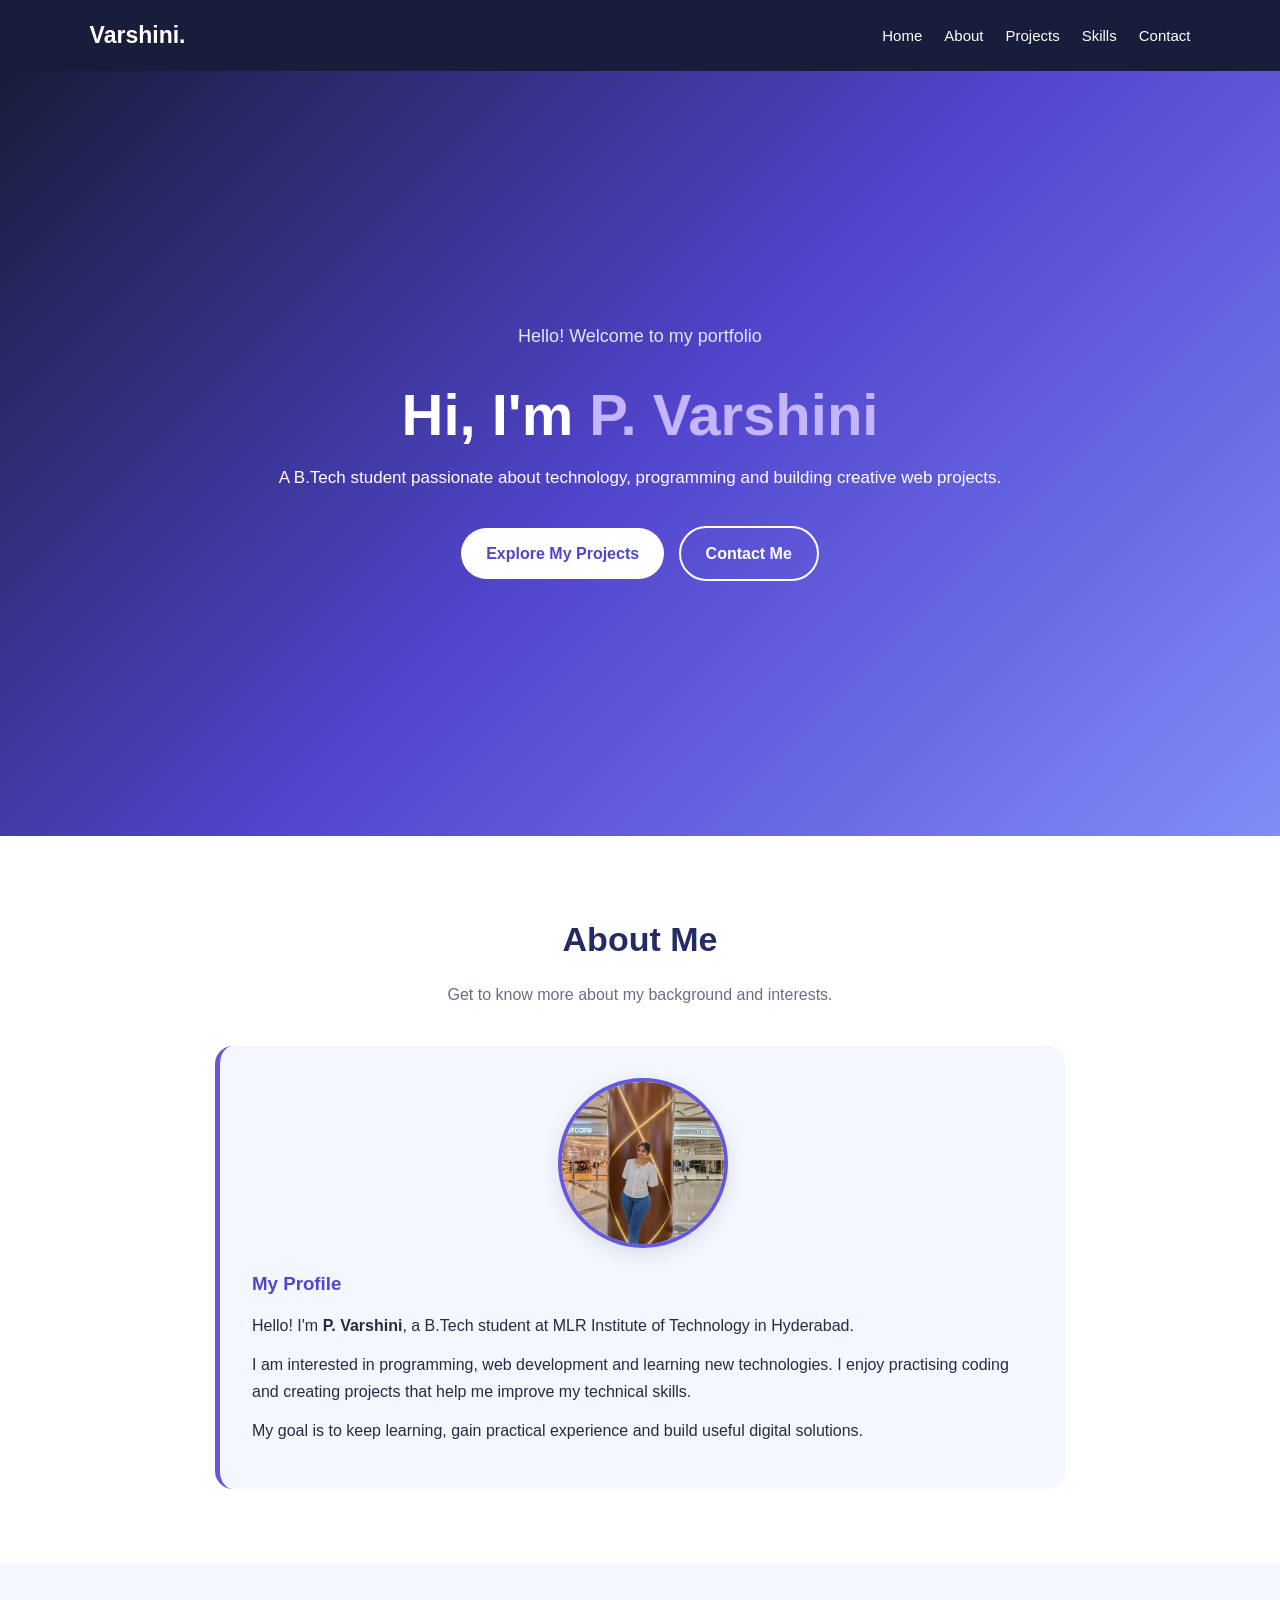
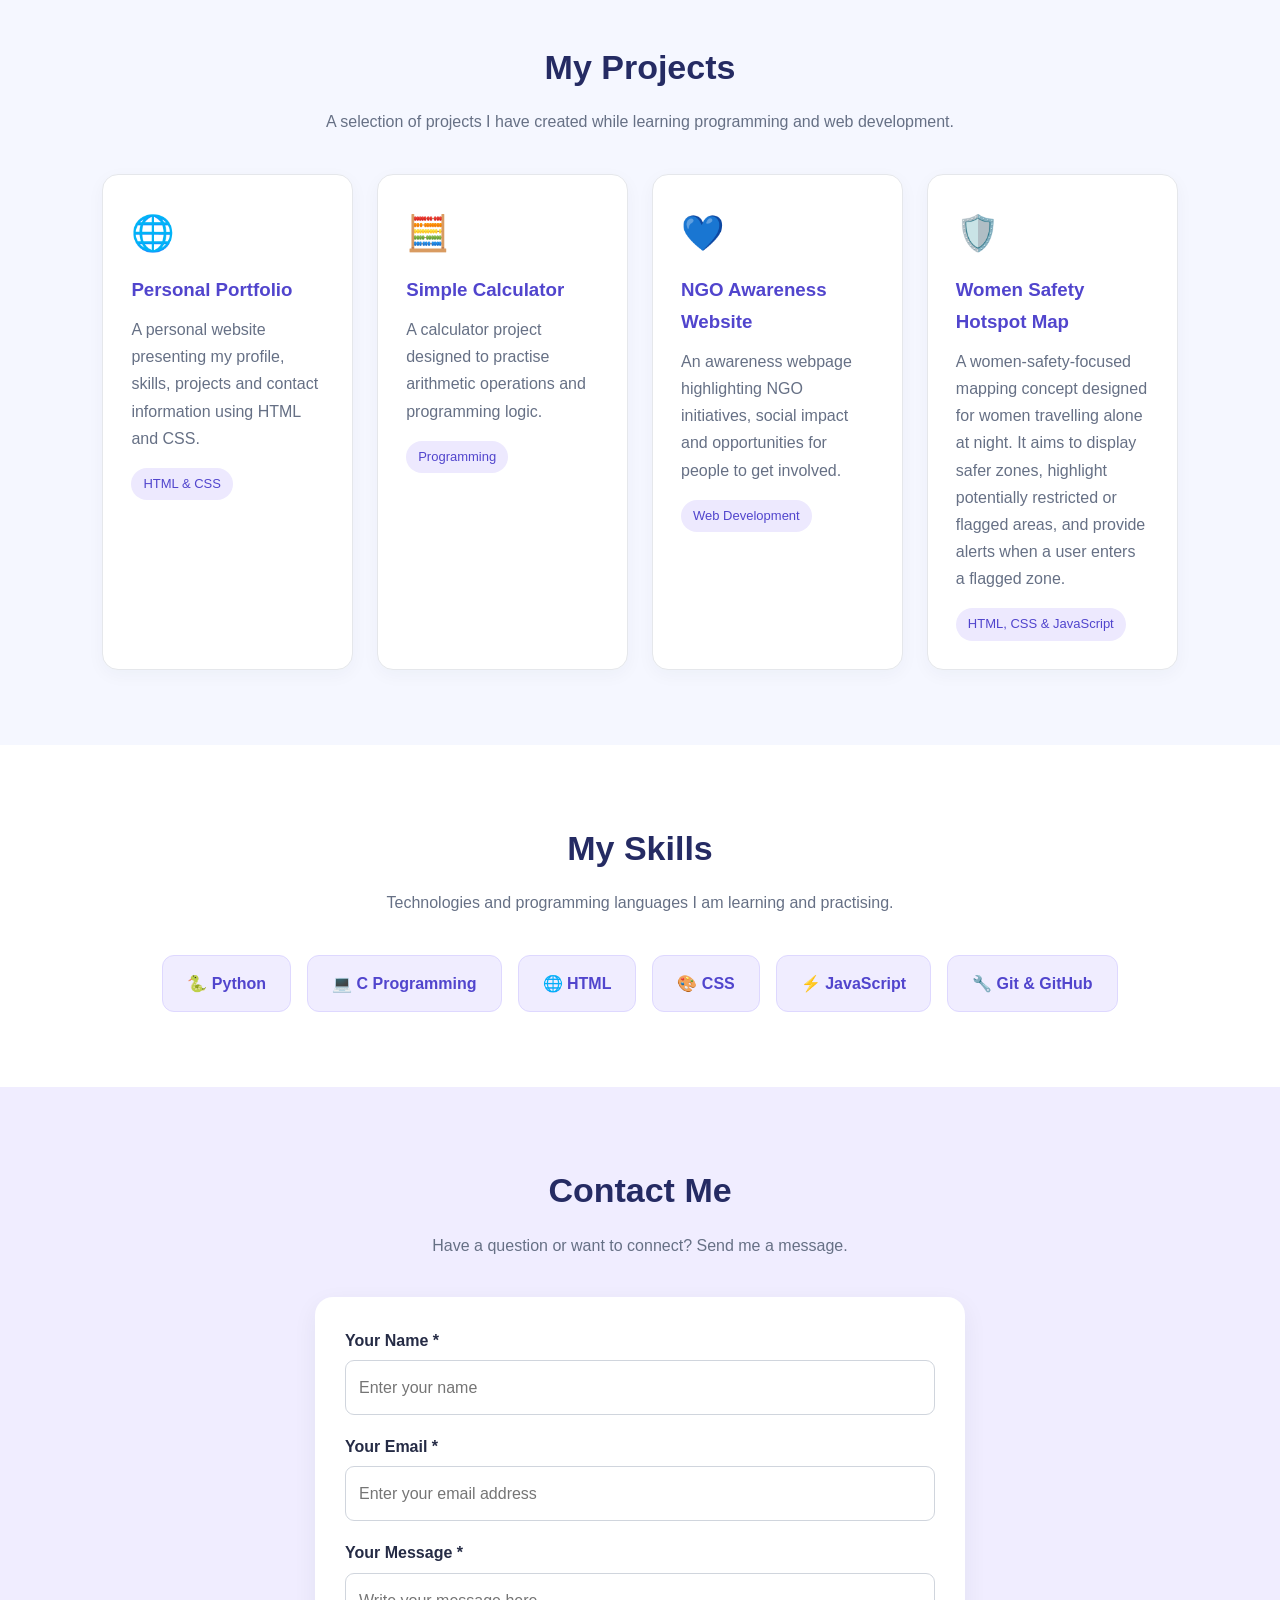
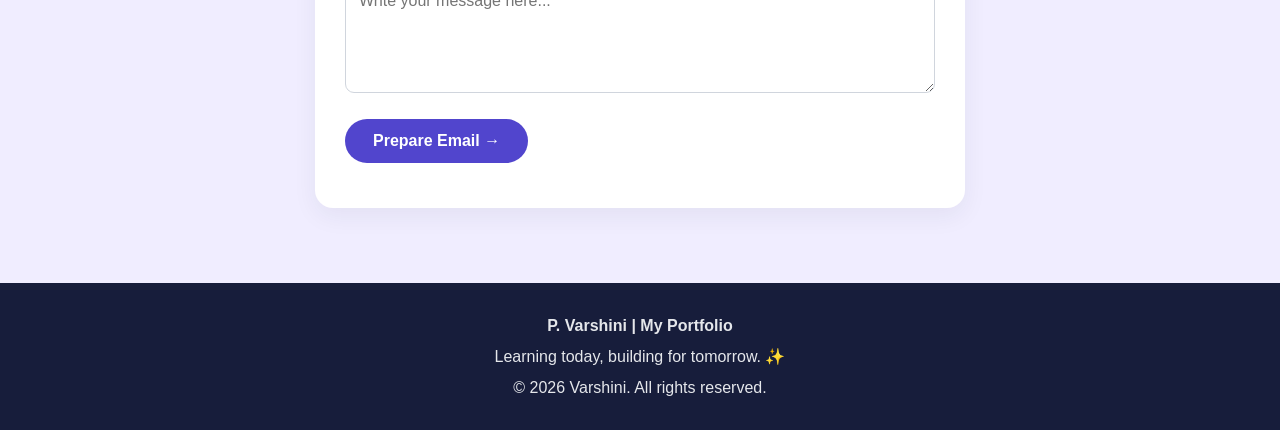
==== index.html @ b3ff22fe "Add initial portfolio website structure Initial commit of the portfolio website including navigation" ====
<!DOCTYPE html>
<html lang="en">
<head>
    <meta charset="UTF-8">
    <meta name="viewport" content="width=device-width, initial-scale=1.0">
    <title>Varshini | My Portfolio</title>

    <style>
        * {
            margin: 0;
            padding: 0;
            box-sizing: border-box;
            scroll-behavior: smooth;
        }

        body {
            font-family: Arial, sans-serif;
            background: #f5f7ff;
            color: #252b45;
            line-height: 1.7;
        }

        /* Navigation */
        nav {
            background: #171d3b;
            padding: 16px 7%;
            display: flex;
            justify-content: space-between;
            align-items: center;
            flex-wrap: wrap;
            gap: 12px;
            position: sticky;
            top: 0;
            z-index: 100;
        }

        .logo {
            color: white;
            font-size: 23px;
            font-weight: bold;
        }

        nav ul {
            list-style: none;
            display: flex;
            flex-wrap: wrap;
            gap: 22px;
        }

        nav a {
            color: #ffffff;
            text-decoration: none;
            font-size: 15px;
            transition: color 0.3s;
        }

        nav a:hover {
            color: #a5b4fc;
        }

        /* Hero section */
        #home {
            min-height: 85vh;
            padding: 80px 8%;
            display: flex;
            align-items: center;
            justify-content: center;
            text-align: center;
            color: white;
            background: linear-gradient(135deg, #171d3b, #5145cd, #818cf8);
        }

        .hero-content {
            max-width: 800px;
        }

        .hero-content .intro {
            color: #dbeafe;
            font-size: 18px;
        }

        .hero-content h1 {
            font-size: clamp(36px, 6vw, 58px);
            line-height: 1.2;
            margin: 15px 0;
        }

        .hero-content h1 span {
            color: #c4b5fd;
        }

        .hero-content p {
            font-size: 17px;
            margin-bottom: 28px;
        }

        .btn {
            display: inline-block;
            padding: 12px 25px;
            border-radius: 30px;
            text-decoration: none;
            font-weight: bold;
            margin: 5px;
            transition: 0.3s;
        }

        .btn-primary {
            background: white;
            color: #5145cd;
        }

        .btn-outline {
            border: 2px solid white;
            color: white;
        }

        .btn:hover {
            transform: translateY(-3px);
            box-shadow: 0 8px 20px #11182735;
        }

        /* Common section styles */
        section.content-section {
            padding: 75px 8%;
            scroll-margin-top: 75px;
        }

        .section-title {
            text-align: center;
            font-size: 34px;
            color: #252b63;
            margin-bottom: 12px;
        }

        .section-description {
            text-align: center;
            color: #667085;
            max-width: 650px;
            margin: 0 auto 38px;
        }

        /* About */
        #about {
            background: white;
        }

        .about-card {
            max-width: 850px;
            margin: auto;
            padding: 32px;
            background: #f5f7ff;
            border-radius: 18px;
            border-left: 5px solid #6558dc;
        }

        .about-card h3 {
            color: #5145cd;
            margin-bottom: 12px;
        }

        .about-card p {
            margin-bottom: 12px;
        }

        /* Projects */
        .project-grid {
            display: grid;
            grid-template-columns: repeat(auto-fit, minmax(230px, 1fr));
            gap: 24px;
        }

        .project-card {
            background: white;
            padding: 28px;
            border-radius: 16px;
            border: 1px solid #e5e7eb;
            box-shadow: 0 5px 18px #252b450a;
            transition: transform 0.3s, box-shadow 0.3s;
        }

        .project-card:hover {
            transform: translateY(-6px);
            box-shadow: 0 12px 28px #252b4518;
        }

        .project-icon {
            font-size: 35px;
            margin-bottom: 12px;
        }

        .project-card h3 {
            color: #5145cd;
            margin-bottom: 10px;
        }

        .project-card p {
            color: #667085;
        }

        .project-tag {
            display: inline-block;
            margin-top: 16px;
            padding: 5px 12px;
            border-radius: 20px;
            background: #ede9fe;
            color: #5145cd;
            font-size: 13px;
        }

        /* Skills */
        #skills {
            background: white;
        }

        .skills-container {
            display: flex;
            flex-wrap: wrap;
            justify-content: center;
            gap: 16px;
        }

        .skill {
            padding: 14px 24px;
            border-radius: 12px;
            background: #f0edff;
            color: #5145cd;
            font-weight: bold;
            border: 1px solid #ded8ff;
        }

        /* Contact */
        #contact {
            background: #f0edff;
        }

        .contact-box {
            max-width: 650px;
            margin: auto;
            padding: 30px;
            background: white;
            border-radius: 18px;
            box-shadow: 0 8px 25px #252b4510;
        }

        .form-group {
            margin-bottom: 18px;
        }

        .form-group label {
            display: block;
            font-weight: bold;
            margin-bottom: 6px;
        }

        .form-group input,
        .form-group textarea {
            width: 100%;
            padding: 13px;
            border: 1px solid #d0d5dd;
            border-radius: 9px;
            font: inherit;
            text-align: left;
        }

        .form-group input:focus,
        .form-group textarea:focus {
            outline: 2px solid #a5b4fc;
            border-color: #6558dc;
        }

        .form-group textarea {
            resize: vertical;
            min-height: 120px;
        }

        .submit-btn {
            border: none;
            background: #5145cd;
            color: white;
            padding: 13px 28px;
            border-radius: 25px;
            font-size: 16px;
            font-weight: bold;
            cursor: pointer;
        }

        .submit-btn:hover {
            background: #3730a3;
        }

        #form-message {
            margin-top: 15px;
            color: #3730a3;
            overflow-wrap: anywhere;
        }

        /* Footer */
        footer {
            background: #171d3b;
            color: #e5e7eb;
            text-align: center;
            padding: 25px 15px;
        }

        footer p {
            margin: 4px 0;
        }
        
/* About section profile photo */
        .profile-photo {
            display: block;
            width: 170px;
            height: 170px;
            object-fit: cover;
            border-radius: 50%;
            border: 4px solid #6558dc;
            margin: 0 auto 20px;
            box-shadow: 0 6px 18px #252b4520;
        }

        /* Mobile */
        @media (max-width: 600px) {
            nav {
                justify-content: center;
            }

            nav ul {
                justify-content: center;
                gap: 12px;
            }

            nav a {
                font-size: 13px;
            }

            #home {
                min-height: 75vh;
                padding: 55px 6%;
            }

            section.content-section {
                padding: 55px 6%;
            }

            .section-title {
                font-size: 28px;
            }

            .about-card,
            .contact-box {
                padding: 22px;
            }
        }
    </style>
</head>

<body>

    <!-- Navigation -->
    <nav>
        <div class="logo">Varshini.</div>

        <ul>
            <li><a href="#home">Home</a></li>
            <li><a href="#about">About</a></li>
            <li><a href="#projects">Projects</a></li>
            <li><a href="#skills">Skills</a></li>
            <li><a href="#contact">Contact</a></li>
        </ul>
    </nav>

    <!-- Home -->
    <header id="home">
        <div class="hero-content">
            <p class="intro">Hello! Welcome to my portfolio</p>

            <h1>Hi, I'm <span>P. Varshini</span></h1>

            <p>
                A B.Tech student passionate about technology,
                programming and building creative web projects.
            </p>

            <a href="#projects" class="btn btn-primary">
                Explore My Projects
            </a>

            <a href="#contact" class="btn btn-outline">
                Contact Me
            </a>
        </div>
    </header>

    <main>

        <!-- About -->
        <section id="about" class="content-section">
            <h2 class="section-title">About Me</h2>

            <p class="section-description">
                Get to know more about my background and interests.
            </p>

            
        <div class="about-card">
            <img
                src="Me.jpg"
                alt="Profile photo of Varshini"
                class="profile-photo"
            >

            <h3>My Profile</h3>


                <p>
                    Hello! I'm <strong>P. Varshini</strong>, a B.Tech
                    student at MLR Institute of Technology in Hyderabad.
                </p>

                <p>
                    I am interested in programming, web development
                    and learning new technologies. I enjoy practising
                    coding and creating projects that help me improve
                    my technical skills.
                </p>

                <p>
                    My goal is to keep learning, gain practical
                    experience and build useful digital solutions.
                </p>
            </div>
        </section>

        <!-- Projects -->
        <section id="projects" class="content-section">
            <h2 class="section-title">My Projects</h2>

            <p class="section-description">
                A selection of projects I have created while learning
                programming and web development.
            </p>

            <div class="project-grid">

                <article class="project-card">
                    <div class="project-icon">🌐</div>
                    <h3>Personal Portfolio</h3>

                    <p>
                        A personal website presenting my profile,
                        skills, projects and contact information
                        using HTML and CSS.
                    </p>

                    <span class="project-tag">HTML & CSS</span>
                </article>

                <article class="project-card">
                    <div class="project-icon">🧮</div>
                    <h3>Simple Calculator</h3>

                    <p>
                        A calculator project designed to practise
                        arithmetic operations and programming logic.
                    </p>

                    <span class="project-tag">Programming</span>
                </article>

                <article class="project-card">
                    <div class="project-icon">💙</div>
                    <h3>NGO Awareness Website</h3>

                    <p>
                        An awareness webpage highlighting NGO
                        initiatives, social impact and opportunities
                        for people to get involved.
                    </p>

                    <span class="project-tag">Web Development</span>
                </article>
                
            <article class="project-card">
                <div class="project-icon">🛡️</div>

                <h3>Women Safety Hotspot Map</h3>

                <p>
                    A women-safety-focused mapping concept designed
                    for women travelling alone at night. It aims to
                    display safer zones, highlight potentially
                    restricted or flagged areas, and provide alerts
                    when a user enters a flagged zone.
                </p>

                <span class="project-tag">HTML, CSS & JavaScript</span>
            </article>


            </div>
        </section>

        <!-- Skills -->
        <section id="skills" class="content-section">
            <h2 class="section-title">My Skills</h2>

            <p class="section-description">
                Technologies and programming languages I am
                learning and practising.
            </p>

            <div class="skills-container">
                <div class="skill">🐍 Python</div>
                <div class="skill">💻 C Programming</div>
                <div class="skill">🌐 HTML</div>
                <div class="skill">🎨 CSS</div>
                <div class="skill">⚡ JavaScript</div>
                <div class="skill">🔧 Git & GitHub</div>
            </div>
        </section>

        <!-- Contact -->
        <section id="contact" class="content-section">
            <h2 class="section-title">Contact Me</h2>

            <p class="section-description">
                Have a question or want to connect? Send me a message.
            </p>

            <div class="contact-box">
                <form id="contact-form">
                    <div class="form-group">
                        <label for="name">Your Name *</label>
                        <input
                            type="text"
                            id="name"
                            name="name"
                            placeholder="Enter your name"
                            required
                        >
                    </div>

                    <div class="form-group">
                        <label for="email">Your Email *</label>
                        <input
                            type="email"
                            id="email"
                            name="email"
                            placeholder="Enter your email address"
                            required
                        >
                    </div>

                    <div class="form-group">
                        <label for="message">Your Message *</label>
                        <textarea
                            id="message"
                            name="message"
                            placeholder="Write your message here..."
                            maxlength="500"
                            required
                        ></textarea>
                    </div>

                    <button type="submit" class="submit-btn">
                        Prepare Email →
                    </button>

                    <p id="form-message" role="status"></p>
                </form>
            </div>
        </section>

    </main>

    <!-- Footer -->
    <footer>
        <p><strong>P. Varshini | My Portfolio</strong></p>
        <p>Learning today, building for tomorrow. ✨</p>
        <p>© <span id="year"></span> Varshini. All rights reserved.</p>
    </footer>

    <script>
        // Display the current year automatically
        document.getElementById("year").textContent =
            new Date().getFullYear();

        // Prepare a message in the visitor's default email application
        document.getElementById("contact-form").addEventListener(
            "submit",
            function (event) {
                event.preventDefault();

                const name = document.getElementById("name").value.trim();
                const email = document.getElementById("email").value.trim();
                const message = document.getElementById("message").value.trim();
                const status = document.getElementById("form-message");

                if (!name || !email || !message) {
                    status.textContent = "Please complete all required fields.";
                    return;
                }

                const subject = encodeURIComponent(
                    "Portfolio enquiry from " + name
                );

                const body = encodeURIComponent(
                    "Name: " + name + "\n" +
                    "Email: " + email + "\n\n" +
                    "Message:\n" + message
                );

                status.textContent =
                    "Your email application will open. Review and send your message there.";

                // Replace this address with your own email address.
                window.location.href =
                    "mailto:pasupulavarshini@gmail.com?subject=" +
                    subject + "&body=" + body;
            }
        );
    </script>

</body>
</html>
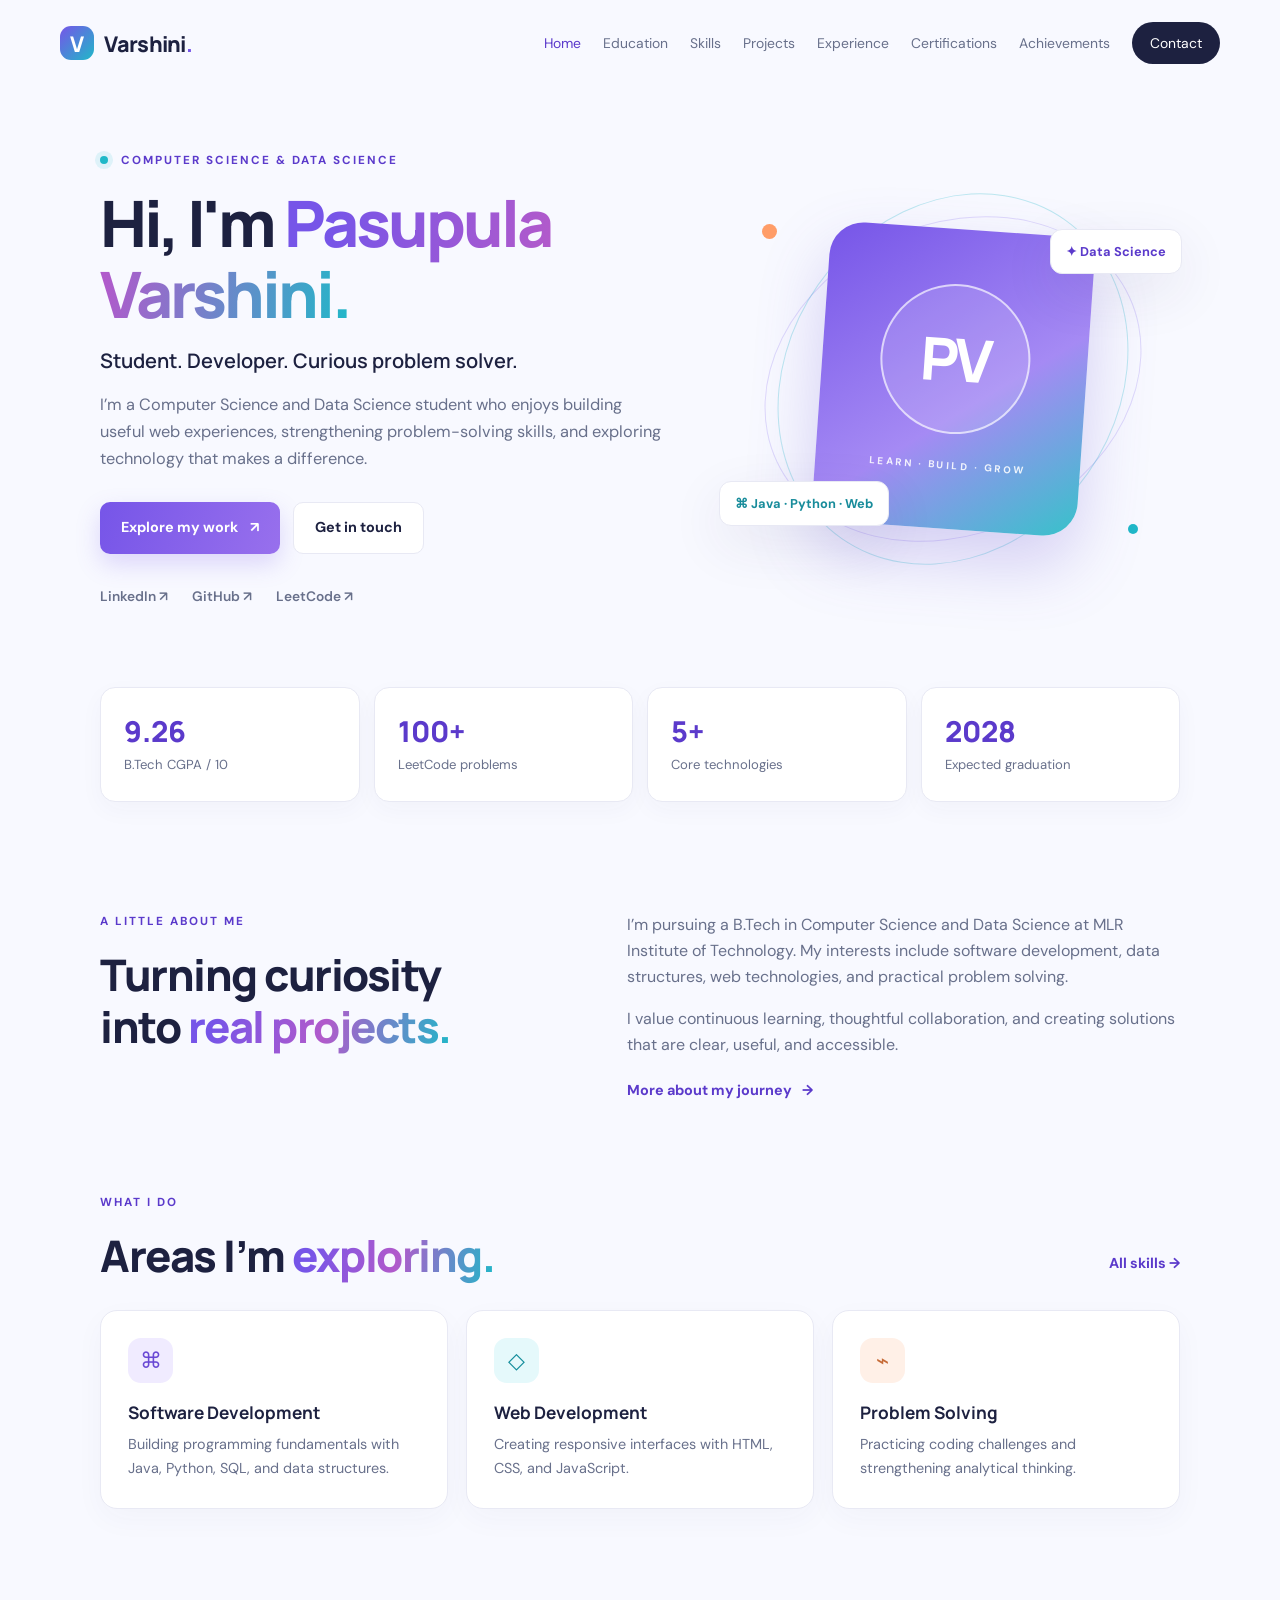
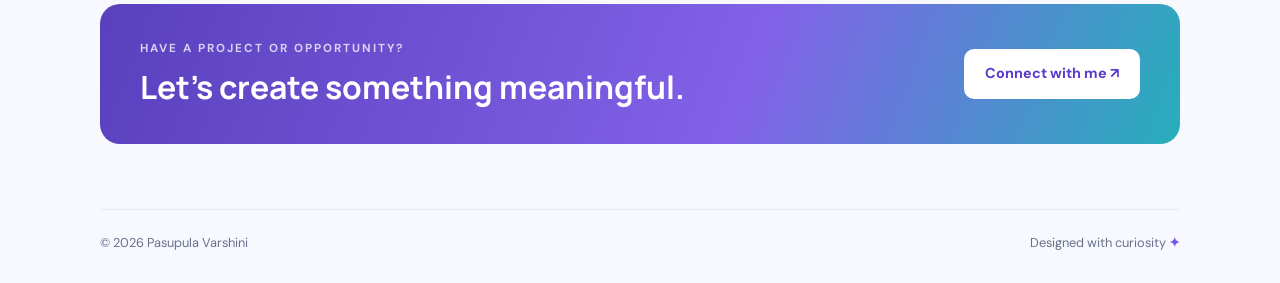
==== commit e9999ef6: "Add files via upload" ====
--- a/index.html
+++ b/index.html
@@ -1,627 +1,80 @@
-
 <!DOCTYPE html>
 <html lang="en">
 <head>
-    <meta charset="UTF-8">
-    <meta name="viewport" content="width=device-width, initial-scale=1.0">
-    <title>Varshini | My Portfolio</title>
+  <meta charset="UTF-8">
+  <meta name="viewport" content="width=device-width, initial-scale=1.0">
+  <meta name="description" content="Pasupula Varshini's portfolio — Computer Science and Data Science student, developer and problem solver.">
+  <title>Pasupula Varshini | Portfolio</title>
+  <link rel="preconnect" href="https://fonts.googleapis.com">
+  <link rel="preconnect" href="https://fonts.gstatic.com" crossorigin>
+  <link href="https://fonts.googleapis.com/css2?family=DM+Sans:wght@400;500;600;700&family=Manrope:wght@400;500;600;700;800&display=swap" rel="stylesheet">
+  <link rel="stylesheet" href="style.css">
+</head>
+<body>
+  <header class="site-header">
+    <a class="brand" href="index.html"><span class="brand-mark">V</span> Varshini<span class="brand-dot">.</span></a>
+    <button class="menu-toggle" aria-label="Toggle navigation" aria-expanded="false">☰</button>
+    <nav class="nav-links" aria-label="Main navigation">
+      <a class="active" href="index.html">Home</a><a href="education.html">Education</a>
+      <a href="skills.html">Skills</a><a href="projects.html">Projects</a>
+      <a href="experience.html">Experience</a><a href="certificates.html">Certifications</a>
+      <a href="achievements.html">Achievements</a><a href="contact.html" class="nav-cta">Contact</a>
+    </nav>
+  </header>
 
-    <style>
-        * {
-            margin: 0;
-            padding: 0;
-            box-sizing: border-box;
-            scroll-behavior: smooth;
-        }
+  <main>
+    <section class="hero section-wrap">
+      <div class="hero-copy">
+        <p class="eyebrow"><span class="status-dot"></span> COMPUTER SCIENCE &amp; DATA SCIENCE</p>
+        <h1>Hi, I'm <span class="gradient-text">Pasupula Varshini.</span></h1>
+        <h2>Student. Developer. Curious problem solver.</h2>
+        <p class="hero-description">I’m a Computer Science and Data Science student who enjoys building useful web experiences, strengthening problem-solving skills, and exploring technology that makes a difference.</p>
+        <div class="hero-actions">
+          <a class="button button-primary" href="projects.html">Explore my work <span>↗</span></a>
+          <a class="button button-secondary" href="contact.html">Get in touch</a>
+        </div>
+        <div class="social-row">
+          <a href="https://linkedin.com/in/p-varshini-69ab8b344" target="_blank" rel="noopener noreferrer">LinkedIn ↗</a>
+          <a href="https://github.com/PasupulaVarshini" target="_blank" rel="noopener noreferrer">GitHub ↗</a>
+          <a href="https://leetcode.com/u/varshini_p0204/" target="_blank" rel="noopener noreferrer">LeetCode ↗</a>
+        </div>
+      </div>
+      <div class="hero-visual">
+        <div class="orbit orbit-one"></div><div class="orbit orbit-two"></div>
+        <div class="avatar-card">
+          <div class="avatar-initials">PV</div>
+          <span class="avatar-caption">LEARN · BUILD · GROW</span>
+        </div>
+        <div class="floating-chip chip-top">✦ Data Science</div>
+        <div class="floating-chip chip-bottom">⌘ Java · Python · Web</div>
+        <span class="decor decor-a"></span><span class="decor decor-b"></span>
+      </div>
+    </section>
 
-        body {
-            font-family: Arial, sans-serif;
-            background: #f5f7ff;
-            color: #252b45;
-            line-height: 1.7;
-        }
+    <section class="quick-stats section-wrap">
+      <div class="stat-card"><strong>9.26</strong><span>B.Tech CGPA / 10</span></div>
+      <div class="stat-card"><strong>100+</strong><span>LeetCode problems</span></div>
+      <div class="stat-card"><strong>5+</strong><span>Core technologies</span></div>
+      <div class="stat-card"><strong>2028</strong><span>Expected graduation</span></div>
+    </section>
 
-        /* Navigation */
-        nav {
-            background: #171d3b;
-            padding: 16px 7%;
-            display: flex;
-            justify-content: space-between;
-            align-items: center;
-            flex-wrap: wrap;
-            gap: 12px;
-            position: sticky;
-            top: 0;
-            z-index: 100;
-        }
+    <section class="section-wrap intro-grid">
+      <div><p class="eyebrow">A LITTLE ABOUT ME</p><h2 class="section-heading">Turning curiosity<br>into <span class="gradient-text">real projects.</span></h2></div>
+      <div class="intro-text"><p>I’m pursuing a B.Tech in Computer Science and Data Science at MLR Institute of Technology. My interests include software development, data structures, web technologies, and practical problem solving.</p><p>I value continuous learning, thoughtful collaboration, and creating solutions that are clear, useful, and accessible.</p><a class="text-link" href="education.html">More about my journey <span>→</span></a></div>
+    </section>
 
-        .logo {
-            color: white;
-            font-size: 23px;
-            font-weight: bold;
-        }
+    <section class="section-wrap feature-section">
+      <div class="section-top"><div><p class="eyebrow">WHAT I DO</p><h2 class="section-heading">Areas I’m <span class="gradient-text">exploring.</span></h2></div><a class="text-link" href="skills.html">All skills →</a></div>
+      <div class="feature-grid">
+        <article class="feature-card"><div class="feature-icon icon-purple">⌘</div><h3>Software Development</h3><p>Building programming fundamentals with Java, Python, SQL, and data structures.</p></article>
+        <article class="feature-card"><div class="feature-icon icon-cyan">◇</div><h3>Web Development</h3><p>Creating responsive interfaces with HTML, CSS, and JavaScript.</p></article>
+        <article class="feature-card"><div class="feature-icon icon-orange">⌁</div><h3>Problem Solving</h3><p>Practicing coding challenges and strengthening analytical thinking.</p></article>
+      </div>
+    </section>
 
-        nav ul {
-            list-style: none;
-            display: flex;
-            flex-wrap: wrap;
-            gap: 22px;
-        }
-
-        nav a {
-            color: #ffffff;
-            text-decoration: none;
-            font-size: 15px;
-            transition: color 0.3s;
-        }
-
-        nav a:hover {
-            color: #a5b4fc;
-        }
-
-        /* Hero section */
-        #home {
-            min-height: 85vh;
-            padding: 80px 8%;
-            display: flex;
-            align-items: center;
-            justify-content: center;
-            text-align: center;
-            color: white;
-            background: linear-gradient(135deg, #171d3b, #5145cd, #818cf8);
-        }
-
-        .hero-content {
-            max-width: 800px;
-        }
-
-        .hero-content .intro {
-            color: #dbeafe;
-            font-size: 18px;
-        }
-
-        .hero-content h1 {
-            font-size: clamp(36px, 6vw, 58px);
-            line-height: 1.2;
-            margin: 15px 0;
-        }
-
-        .hero-content h1 span {
-            color: #c4b5fd;
-        }
-
-        .hero-content p {
-            font-size: 17px;
-            margin-bottom: 28px;
-        }
-
-        .btn {
-            display: inline-block;
-            padding: 12px 25px;
-            border-radius: 30px;
-            text-decoration: none;
-            font-weight: bold;
-            margin: 5px;
-            transition: 0.3s;
-        }
-
-        .btn-primary {
-            background: white;
-            color: #5145cd;
-        }
-
-        .btn-outline {
-            border: 2px solid white;
-            color: white;
-        }
-
-        .btn:hover {
-            transform: translateY(-3px);
-            box-shadow: 0 8px 20px #11182735;
-        }
-
-        /* Common section styles */
-        section.content-section {
-            padding: 75px 8%;
-            scroll-margin-top: 75px;
-        }
-
-        .section-title {
-            text-align: center;
-            font-size: 34px;
-            color: #252b63;
-            margin-bottom: 12px;
-        }
-
-        .section-description {
-            text-align: center;
-            color: #667085;
-            max-width: 650px;
-            margin: 0 auto 38px;
-        }
-
-        /* About */
-        #about {
-            background: white;
-        }
-
-        .about-card {
-            max-width: 850px;
-            margin: auto;
-            padding: 32px;
-            background: #f5f7ff;
-            border-radius: 18px;
-            border-left: 5px solid #6558dc;
-        }
-
-        .about-card h3 {
-            color: #5145cd;
-            margin-bottom: 12px;
-        }
-
-        .about-card p {
-            margin-bottom: 12px;
-        }
-
-        /* Projects */
-        .project-grid {
-            display: grid;
-            grid-template-columns: repeat(auto-fit, minmax(230px, 1fr));
-            gap: 24px;
-        }
-
-        .project-card {
-            background: white;
-            padding: 28px;
-            border-radius: 16px;
-            border: 1px solid #e5e7eb;
-            box-shadow: 0 5px 18px #252b450a;
-            transition: transform 0.3s, box-shadow 0.3s;
-        }
-
-        .project-card:hover {
-            transform: translateY(-6px);
-            box-shadow: 0 12px 28px #252b4518;
-        }
-
-        .project-icon {
-            font-size: 35px;
-            margin-bottom: 12px;
-        }
-
-        .project-card h3 {
-            color: #5145cd;
-            margin-bottom: 10px;
-        }
-
-        .project-card p {
-            color: #667085;
-        }
-
-        .project-tag {
-            display: inline-block;
-            margin-top: 16px;
-            padding: 5px 12px;
-            border-radius: 20px;
-            background: #ede9fe;
-            color: #5145cd;
-            font-size: 13px;
-        }
-
-        /* Skills */
-        #skills {
-            background: white;
-        }
-
-        .skills-container {
-            display: flex;
-            flex-wrap: wrap;
-            justify-content: center;
-            gap: 16px;
-        }
-
-        .skill {
-            padding: 14px 24px;
-            border-radius: 12px;
-            background: #f0edff;
-            color: #5145cd;
-            font-weight: bold;
-            border: 1px solid #ded8ff;
-        }
-
-        /* Contact */
-        #contact {
-            background: #f0edff;
-        }
-
-        .contact-box {
-            max-width: 650px;
-            margin: auto;
-            padding: 30px;
-            background: white;
-            border-radius: 18px;
-            box-shadow: 0 8px 25px #252b4510;
-        }
-
-        .form-group {
-            margin-bottom: 18px;
-        }
-
-        .form-group label {
-            display: block;
-            font-weight: bold;
-            margin-bottom: 6px;
-        }
-
-        .form-group input,
-        .form-group textarea {
-            width: 100%;
-            padding: 13px;
-            border: 1px solid #d0d5dd;
-            border-radius: 9px;
-            font: inherit;
-            text-align: left;
-        }
-
-        .form-group input:focus,
-        .form-group textarea:focus {
-            outline: 2px solid #a5b4fc;
-            border-color: #6558dc;
-        }
-
-        .form-group textarea {
-            resize: vertical;
-            min-height: 120px;
-        }
-
-        .submit-btn {
-            border: none;
-            background: #5145cd;
-            color: white;
-            padding: 13px 28px;
-            border-radius: 25px;
-            font-size: 16px;
-            font-weight: bold;
-            cursor: pointer;
-        }
-
-        .submit-btn:hover {
-            background: #3730a3;
-        }
-
-        #form-message {
-            margin-top: 15px;
-            color: #3730a3;
-            overflow-wrap: anywhere;
-        }
-
-        /* Footer */
-        footer {
-            background: #171d3b;
-            color: #e5e7eb;
-            text-align: center;
-            padding: 25px 15px;
-        }
-
-        footer p {
-            margin: 4px 0;
-        }
-        
-/* About section profile photo */
-        .profile-photo {
-            display: block;
-            width: 170px;
-            height: 170px;
-            object-fit: cover;
-            border-radius: 50%;
-            border: 4px solid #6558dc;
-            margin: 0 auto 20px;
-            box-shadow: 0 6px 18px #252b4520;
-        }
-
-        /* Mobile */
-        @media (max-width: 600px) {
-            nav {
-                justify-content: center;
-            }
-
-            nav ul {
-                justify-content: center;
-                gap: 12px;
-            }
-
-            nav a {
-                font-size: 13px;
-            }
-
-            #home {
-                min-height: 75vh;
-                padding: 55px 6%;
-            }
-
-            section.content-section {
-                padding: 55px 6%;
-            }
-
-            .section-title {
-                font-size: 28px;
-            }
-
-            .about-card,
-            .contact-box {
-                padding: 22px;
-            }
-        }
-    </style>
-</head>
-
-<body>
-
-    <!-- Navigation -->
-    <nav>
-        <div class="logo">Varshini.</div>
-
-        <ul>
-            <li><a href="#home">Home</a></li>
-            <li><a href="#about">About</a></li>
-            <li><a href="#projects">Projects</a></li>
-            <li><a href="#skills">Skills</a></li>
-            <li><a href="#contact">Contact</a></li>
-        </ul>
-    </nav>
-
-    <!-- Home -->
-    <header id="home">
-        <div class="hero-content">
-            <p class="intro">Hello! Welcome to my portfolio</p>
-
-            <h1>Hi, I'm <span>P. Varshini</span></h1>
-
-            <p>
-                A B.Tech student passionate about technology,
-                programming and building creative web projects.
-            </p>
-
-            <a href="#projects" class="btn btn-primary">
-                Explore My Projects
-            </a>
-
-            <a href="#contact" class="btn btn-outline">
-                Contact Me
-            </a>
-        </div>
-    </header>
-
-    <main>
-
-        <!-- About -->
-        <section id="about" class="content-section">
-            <h2 class="section-title">About Me</h2>
-
-            <p class="section-description">
-                Get to know more about my background and interests.
-            </p>
-
-            
-        <div class="about-card">
-            <img
-                src="Me.jpg"
-                alt="Profile photo of Varshini"
-                class="profile-photo"
-            >
-
-            <h3>My Profile</h3>
-
-
-                <p>
-                    Hello! I'm <strong>P. Varshini</strong>, a B.Tech
-                    student at MLR Institute of Technology in Hyderabad.
-                </p>
-
-                <p>
-                    I am interested in programming, web development
-                    and learning new technologies. I enjoy practising
-                    coding and creating projects that help me improve
-                    my technical skills.
-                </p>
-
-                <p>
-                    My goal is to keep learning, gain practical
-                    experience and build useful digital solutions.
-                </p>
-            </div>
-        </section>
-
-        <!-- Projects -->
-        <section id="projects" class="content-section">
-            <h2 class="section-title">My Projects</h2>
-
-            <p class="section-description">
-                A selection of projects I have created while learning
-                programming and web development.
-            </p>
-
-            <div class="project-grid">
-
-                <article class="project-card">
-                    <div class="project-icon">🌐</div>
-                    <h3>Personal Portfolio</h3>
-
-                    <p>
-                        A personal website presenting my profile,
-                        skills, projects and contact information
-                        using HTML and CSS.
-                    </p>
-
-                    <span class="project-tag">HTML & CSS</span>
-                </article>
-
-                <article class="project-card">
-                    <div class="project-icon">🧮</div>
-                    <h3>Simple Calculator</h3>
-
-                    <p>
-                        A calculator project designed to practise
-                        arithmetic operations and programming logic.
-                    </p>
-
-                    <span class="project-tag">Programming</span>
-                </article>
-
-                <article class="project-card">
-                    <div class="project-icon">💙</div>
-                    <h3>NGO Awareness Website</h3>
-
-                    <p>
-                        An awareness webpage highlighting NGO
-                        initiatives, social impact and opportunities
-                        for people to get involved.
-                    </p>
-
-                    <span class="project-tag">Web Development</span>
-                </article>
-                
-            <article class="project-card">
-                <div class="project-icon">🛡️</div>
-
-                <h3>Women Safety Hotspot Map</h3>
-
-                <p>
-                    A women-safety-focused mapping concept designed
-                    for women travelling alone at night. It aims to
-                    display safer zones, highlight potentially
-                    restricted or flagged areas, and provide alerts
-                    when a user enters a flagged zone.
-                </p>
-
-                <span class="project-tag">HTML, CSS & JavaScript</span>
-            </article>
-
-
-            </div>
-        </section>
-
-        <!-- Skills -->
-        <section id="skills" class="content-section">
-            <h2 class="section-title">My Skills</h2>
-
-            <p class="section-description">
-                Technologies and programming languages I am
-                learning and practising.
-            </p>
-
-            <div class="skills-container">
-                <div class="skill">🐍 Python</div>
-                <div class="skill">💻 C Programming</div>
-                <div class="skill">🌐 HTML</div>
-                <div class="skill">🎨 CSS</div>
-                <div class="skill">⚡ JavaScript</div>
-                <div class="skill">🔧 Git & GitHub</div>
-            </div>
-        </section>
-
-        <!-- Contact -->
-        <section id="contact" class="content-section">
-            <h2 class="section-title">Contact Me</h2>
-
-            <p class="section-description">
-                Have a question or want to connect? Send me a message.
-            </p>
-
-            <div class="contact-box">
-                <form id="contact-form">
-                    <div class="form-group">
-                        <label for="name">Your Name *</label>
-                        <input
-                            type="text"
-                            id="name"
-                            name="name"
-                            placeholder="Enter your name"
-                            required
-                        >
-                    </div>
-
-                    <div class="form-group">
-                        <label for="email">Your Email *</label>
-                        <input
-                            type="email"
-                            id="email"
-                            name="email"
-                            placeholder="Enter your email address"
-                            required
-                        >
-                    </div>
-
-                    <div class="form-group">
-                        <label for="message">Your Message *</label>
-                        <textarea
-                            id="message"
-                            name="message"
-                            placeholder="Write your message here..."
-                            maxlength="500"
-                            required
-                        ></textarea>
-                    </div>
-
-                    <button type="submit" class="submit-btn">
-                        Prepare Email →
-                    </button>
-
-                    <p id="form-message" role="status"></p>
-                </form>
-            </div>
-        </section>
-
-    </main>
-
-    <!-- Footer -->
-    <footer>
-        <p><strong>P. Varshini | My Portfolio</strong></p>
-        <p>Learning today, building for tomorrow. ✨</p>
-        <p>© <span id="year"></span> Varshini. All rights reserved.</p>
-    </footer>
-
-    <script>
-        // Display the current year automatically
-        document.getElementById("year").textContent =
-            new Date().getFullYear();
-
-        // Prepare a message in the visitor's default email application
-        document.getElementById("contact-form").addEventListener(
-            "submit",
-            function (event) {
-                event.preventDefault();
-
-                const name = document.getElementById("name").value.trim();
-                const email = document.getElementById("email").value.trim();
-                const message = document.getElementById("message").value.trim();
-                const status = document.getElementById("form-message");
-
-                if (!name || !email || !message) {
-                    status.textContent = "Please complete all required fields.";
-                    return;
-                }
-
-                const subject = encodeURIComponent(
-                    "Portfolio enquiry from " + name
-                );
-
-                const body = encodeURIComponent(
-                    "Name: " + name + "\n" +
-                    "Email: " + email + "\n\n" +
-                    "Message:\n" + message
-                );
-
-                status.textContent =
-                    "Your email application will open. Review and send your message there.";
-
-                // Replace this address with your own email address.
-                window.location.href =
-                    "mailto:pasupulavarshini@gmail.com?subject=" +
-                    subject + "&body=" + body;
-            }
-        );
-    </script>
-
+    <section class="cta-band section-wrap"><div><p class="eyebrow">HAVE A PROJECT OR OPPORTUNITY?</p><h2>Let’s create something meaningful.</h2></div><a class="button button-light" href="contact.html">Connect with me ↗</a></section>
+  </main>
+  <footer class="site-footer"><span>© 2026 Pasupula Varshini</span><span>Designed with curiosity <b>✦</b></span></footer>
+  <script src="script.js"></script>
 </body>
 </html>
--- a/style.css
+++ b/style.css
@@ -0,0 +1,141 @@
+/* Pasupula Varshini — Portfolio theme */
+:root {
+  --ink: #1d2140;
+  --muted: #68708b;
+  --paper: #f8f9ff;
+  --white: #ffffff;
+  --purple: #7655e8;
+  --purple-dark: #5b3acb;
+  --cyan: #20b8c8;
+  --orange: #ff9d68;
+  --line: #e8e9f4;
+  --shadow: 0 18px 55px rgba(54, 49, 112, .09);
+}
+* { box-sizing: border-box; margin: 0; padding: 0; }
+html { scroll-behavior: smooth; }
+body { font-family: "DM Sans", sans-serif; color: var(--ink); background: var(--paper); line-height: 1.65; }
+a { color: inherit; text-decoration: none; }
+.site-header { width: min(1160px, calc(100% - 48px)); margin: auto; min-height: 86px; display: flex; align-items: center; justify-content: space-between; gap: 28px; }
+.brand { font: 800 1.35rem "Manrope", sans-serif; letter-spacing: -.7px; white-space: nowrap; }
+.brand-mark { display: inline-grid; place-items: center; width: 34px; height: 34px; border-radius: 11px; margin-right: 7px; color: white; background: linear-gradient(135deg, var(--purple), var(--cyan)); }
+.brand-dot { color: var(--purple); }
+.nav-links { display: flex; align-items: center; gap: 22px; font-size: .87rem; color: var(--muted); }
+.nav-links a { transition: color .2s, background .2s; }
+.nav-links a:hover, .nav-links a.active { color: var(--purple-dark); }
+.nav-links .nav-cta { color: white; background: var(--ink); border-radius: 999px; padding: 10px 18px; }
+.nav-links .nav-cta:hover { color: white; background: var(--purple); }
+.menu-toggle { display: none; border: 0; background: transparent; font-size: 1.5rem; color: var(--ink); cursor: pointer; }
+.section-wrap { width: min(1080px, calc(100% - 48px)); margin-inline: auto; }
+.hero { min-height: 570px; display: grid; grid-template-columns: 1.12fr .88fr; align-items: center; gap: 50px; padding-block: 65px 75px; }
+.eyebrow { color: var(--purple-dark); font-size: .73rem; font-weight: 700; letter-spacing: 2px; margin-bottom: 18px; }
+.status-dot { display: inline-block; width: 8px; height: 8px; background: var(--cyan); border-radius: 50%; margin-right: 8px; box-shadow: 0 0 0 5px rgba(32,184,200,.12); }
+.hero h1 { font: 800 clamp(2.8rem, 5vw, 4.5rem)/1.1 "Manrope", sans-serif; letter-spacing: -3px; max-width: 650px; }
+.gradient-text { background: linear-gradient(100deg, var(--purple) 10%, #b15acb 52%, var(--cyan)); -webkit-background-clip: text; background-clip: text; color: transparent; }
+.hero h2 { font: 600 1.25rem "Manrope", sans-serif; margin-top: 18px; }
+.hero-description { color: var(--muted); max-width: 570px; margin-top: 18px; font-size: 1.02rem; }
+.hero-actions { display: flex; flex-wrap: wrap; gap: 13px; margin-top: 29px; }
+.button { display: inline-flex; align-items: center; justify-content: center; gap: 12px; padding: 13px 21px; border-radius: 10px; font-weight: 700; font-size: .9rem; transition: transform .2s, box-shadow .2s, background .2s; }
+.button:hover { transform: translateY(-3px); }
+.button-primary { color: white; background: linear-gradient(110deg, var(--purple), #9870ed); box-shadow: 0 10px 25px rgba(118,85,232,.22); }
+.button-primary:hover { box-shadow: 0 14px 30px rgba(118,85,232,.32); }
+.button-secondary { background: white; border: 1px solid var(--line); }
+.social-row { display: flex; flex-wrap: wrap; gap: 24px; margin-top: 31px; color: var(--muted); font-size: .86rem; font-weight: 600; }
+.social-row a:hover, .text-link:hover { color: var(--purple-dark); }
+.hero-visual { position: relative; min-height: 390px; display: grid; place-items: center; }
+.avatar-card { position: relative; z-index: 2; width: 265px; height: 300px; border-radius: 34px; background: linear-gradient(145deg, #7655e8, #a58af4 58%, #37c2ca); box-shadow: 0 30px 65px rgba(104,79,206,.25); display: flex; flex-direction: column; justify-content: center; align-items: center; transform: rotate(4deg); }
+.avatar-initials { width: 150px; height: 150px; display: grid; place-items: center; border-radius: 50%; color: white; border: 2px solid rgba(255,255,255,.65); background: rgba(255,255,255,.13); font: 800 3.7rem "Manrope", sans-serif; letter-spacing: -4px; }
+.avatar-caption { color: rgba(255,255,255,.88); letter-spacing: 2.5px; font-size: .62rem; font-weight: 700; margin-top: 24px; }
+.orbit { position: absolute; border: 1px solid rgba(118,85,232,.2); border-radius: 50%; }
+.orbit-one { width: 390px; height: 310px; transform: rotate(-25deg); }
+.orbit-two { width: 330px; height: 390px; transform: rotate(35deg); border-color: rgba(32,184,200,.28); }
+.floating-chip { position: absolute; z-index: 3; background: white; border: 1px solid var(--line); border-radius: 12px; padding: 11px 15px; box-shadow: var(--shadow); font-size: .8rem; font-weight: 700; }
+.chip-top { top: 45px; right: -2px; color: var(--purple-dark); }
+.chip-bottom { bottom: 48px; left: -8px; color: #188c9b; }
+.decor { position: absolute; border-radius: 50%; }
+.decor-a { width: 15px; height: 15px; background: var(--orange); top: 40px; left: 35px; }
+.decor-b { width: 10px; height: 10px; background: var(--cyan); bottom: 40px; right: 42px; }
+.quick-stats { display: grid; grid-template-columns: repeat(4,1fr); gap: 14px; margin-top: 5px; }
+.stat-card { padding: 23px; border: 1px solid var(--line); border-radius: 15px; background: white; box-shadow: 0 8px 25px rgba(54,49,112,.035); }
+.stat-card strong { display: block; font: 800 1.8rem "Manrope", sans-serif; color: var(--purple-dark); }
+.stat-card span { color: var(--muted); font-size: .82rem; }
+.intro-grid { display: grid; grid-template-columns: .9fr 1.1fr; gap: 75px; padding-block: 110px 90px; align-items: start; }
+.section-heading { font: 800 clamp(2rem, 3.4vw, 3rem)/1.2 "Manrope", sans-serif; letter-spacing: -1.5px; }
+.intro-text { color: var(--muted); }
+.intro-text p + p { margin-top: 15px; }
+.text-link { display: inline-flex; gap: 10px; margin-top: 20px; color: var(--purple-dark); font-weight: 700; font-size: .9rem; }
+.feature-section { padding-bottom: 95px; }
+.section-top { display: flex; align-items: end; justify-content: space-between; margin-bottom: 28px; }
+.section-top .text-link { margin-bottom: 7px; }
+.feature-grid { display: grid; grid-template-columns: repeat(3,1fr); gap: 18px; }
+.feature-card, .content-card { background: white; border: 1px solid var(--line); border-radius: 17px; padding: 27px; box-shadow: 0 10px 30px rgba(54,49,112,.035); transition: transform .2s, box-shadow .2s; }
+.feature-card:hover, .content-card:hover { transform: translateY(-4px); box-shadow: var(--shadow); }
+.feature-icon { width: 45px; height: 45px; display: grid; place-items: center; border-radius: 13px; font-size: 1.4rem; margin-bottom: 18px; }
+.icon-purple { color: #6948d4; background: #f0ebff; }
+.icon-cyan { color: #138d9b; background: #e5f9fb; }
+.icon-orange { color: #c66b37; background: #fff0e7; }
+.feature-card h3 { font: 700 1.08rem "Manrope", sans-serif; margin-bottom: 9px; }
+.feature-card p { color: var(--muted); font-size: .9rem; }
+.cta-band { display: flex; justify-content: space-between; align-items: center; gap: 25px; padding: 35px 40px; margin-bottom: 65px; border-radius: 20px; color: white; background: linear-gradient(110deg, #5940bd, #8262e8 60%, #27aebb); }
+.cta-band .eyebrow { color: rgba(255,255,255,.75); margin-bottom: 7px; }
+.cta-band h2 { font: 700 clamp(1.3rem, 3vw, 2rem) "Manrope", sans-serif; }
+.button-light { background: white; color: var(--purple-dark); white-space: nowrap; }
+.site-footer { width: min(1080px, calc(100% - 48px)); margin: auto; border-top: 1px solid var(--line); padding: 22px 0 30px; display: flex; justify-content: space-between; color: var(--muted); font-size: .8rem; }
+.site-footer b { color: var(--purple); }
+
+/* Inner pages */
+.page-hero { padding: 70px 0 35px; }
+.page-hero h1 { font: 800 clamp(2.3rem, 5vw, 3.6rem)/1.15 "Manrope", sans-serif; letter-spacing: -2px; }
+.page-hero p:last-child { color: var(--muted); max-width: 650px; margin-top: 13px; }
+.page-content { padding-bottom: 85px; }
+.card-grid { display: grid; grid-template-columns: repeat(2,1fr); gap: 18px; }
+.content-card h2 { font: 700 1.15rem "Manrope", sans-serif; margin-bottom: 7px; }
+.content-card h3 { font-size: .96rem; color: var(--purple-dark); margin-bottom: 8px; }
+.content-card p, .content-card li { color: var(--muted); font-size: .92rem; }
+.content-card ul { padding-left: 19px; margin-top: 12px; }
+.meta { color: var(--cyan) !important; font-size: .78rem !important; font-weight: 700; letter-spacing: .4px; margin-bottom: 10px; }
+.tag-list { display: flex; flex-wrap: wrap; gap: 8px; margin-top: 16px; }
+.tag-list span { padding: 6px 11px; border-radius: 999px; color: #5d48ae; background: #f0edff; font-size: .76rem; font-weight: 700; }
+.back-link { display: inline-block; margin-top: 30px; color: var(--purple-dark); font-weight: 700; }
+.profile-links { display: grid; grid-template-columns: repeat(2,1fr); gap: 13px; }
+.profile-link { display: flex; align-items: center; justify-content: space-between; padding: 18px 20px; background: white; border: 1px solid var(--line); border-radius: 13px; font-weight: 700; transition: .2s; }
+.profile-link span { color: var(--purple); }
+.profile-link:hover { border-color: #c8baf7; transform: translateY(-2px); box-shadow: var(--shadow); }
+.contact-layout { display: grid; grid-template-columns: .8fr 1.2fr; gap: 25px; }
+.contact-panel { padding: 28px; background: linear-gradient(145deg,#6549cf,#9275eb); border-radius: 18px; color: white; }
+.contact-panel p { color: rgba(255,255,255,.82); margin-top: 10px; }
+.contact-detail { padding: 18px 20px; border: 1px solid var(--line); background: white; border-radius: 13px; margin-bottom: 12px; }
+.contact-detail small { display: block; color: var(--muted); margin-bottom: 4px; }
+.contact-detail a { font-weight: 700; overflow-wrap: anywhere; }
+@media (max-width: 900px) {
+  .nav-links { gap: 12px; font-size: .78rem; }
+  .hero { gap: 25px; }
+}
+@media (max-width: 720px) {
+  .site-header { min-height: 72px; }
+  .menu-toggle { display: block; }
+  .nav-links { display: none; position: absolute; z-index: 10; top: 65px; left: 20px; right: 20px; padding: 18px; background: white; border: 1px solid var(--line); border-radius: 15px; box-shadow: var(--shadow); flex-direction: column; align-items: stretch; }
+  .nav-links.open { display: flex; }
+  .nav-links .nav-cta { text-align: center; }
+  .hero { grid-template-columns: 1fr; padding-top: 45px; }
+  .hero-visual { min-height: 340px; }
+  .avatar-card { width: 220px; height: 255px; }
+  .avatar-initials { width: 125px; height: 125px; font-size: 3rem; }
+  .orbit-one { width: 310px; height: 260px; }
+  .orbit-two { width: 270px; height: 320px; }
+  .chip-top { right: 0; }
+  .chip-bottom { left: 0; }
+  .quick-stats { grid-template-columns: repeat(2,1fr); }
+  .intro-grid, .contact-layout { grid-template-columns: 1fr; gap: 25px; padding-block: 75px; }
+  .feature-grid, .card-grid { grid-template-columns: 1fr; }
+  .cta-band { align-items: flex-start; flex-direction: column; padding: 28px; }
+  .section-top { align-items: flex-start; flex-direction: column; }
+  .profile-links { grid-template-columns: 1fr; }
+}
+@media (max-width: 420px) {
+  .section-wrap, .site-header, .site-footer { width: min(100% - 32px, 1080px); }
+  .hero h1 { letter-spacing: -1.8px; }
+  .quick-stats { gap: 9px; }
+  .stat-card { padding: 16px; }
+  .stat-card strong { font-size: 1.5rem; }
+  .site-footer { flex-direction: column; gap: 5px; }
+}
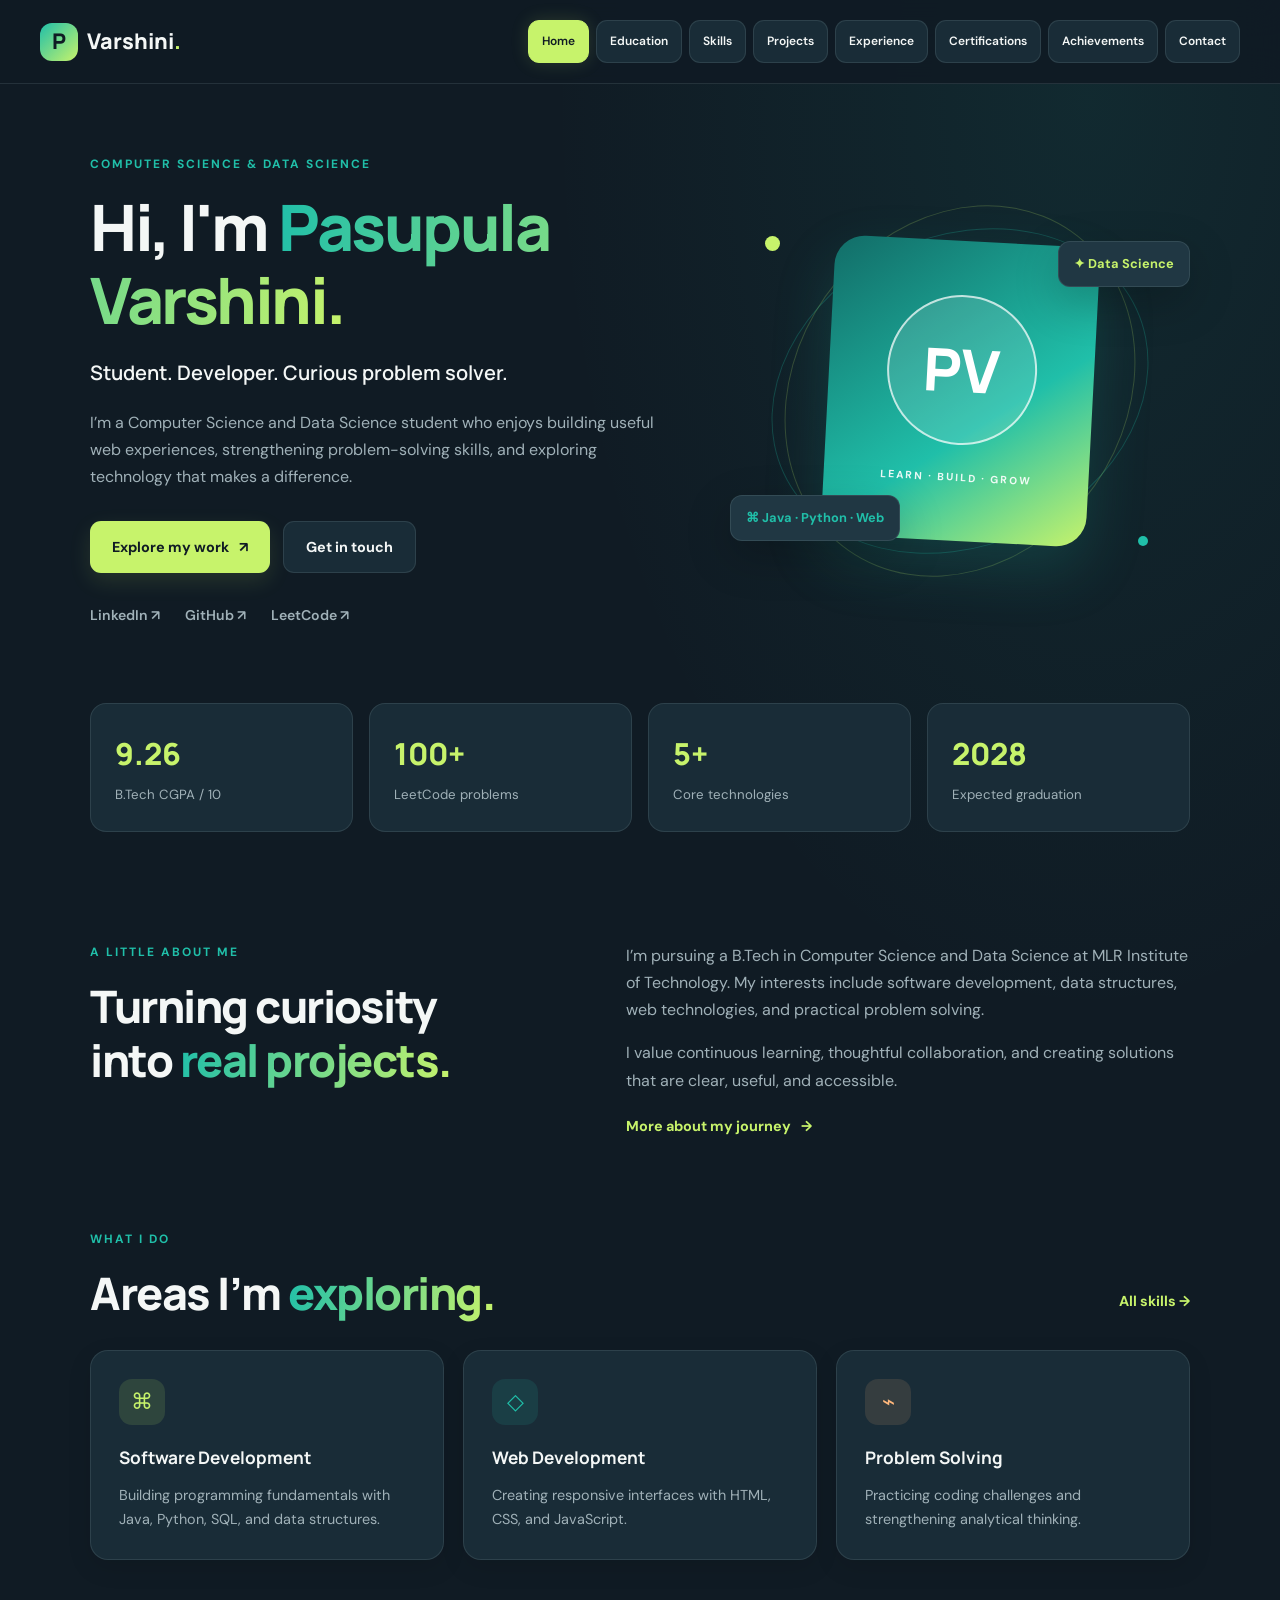
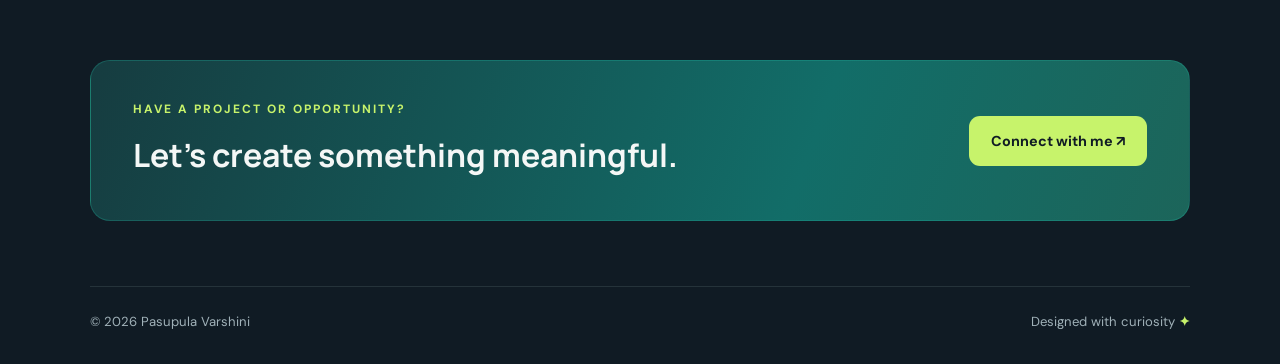
==== commit 85f981c5: "Change brand mark from 'V' to 'P'" ====
--- a/index.html
+++ b/index.html
@@ -12,7 +12,7 @@
 </head>
 <body>
   <header class="site-header">
-    <a class="brand" href="index.html"><span class="brand-mark">V</span> Varshini<span class="brand-dot">.</span></a>
+    <a class="brand" href="index.html"><span class="brand-mark">P</span> Varshini<span class="brand-dot">.</span></a>
     <button class="menu-toggle" aria-label="Toggle navigation" aria-expanded="false">☰</button>
     <nav class="nav-links" aria-label="Main navigation">
       <a class="active" href="index.html">Home</a><a href="education.html">Education</a>
--- a/style.css
+++ b/style.css
@@ -1,141 +1,1242 @@
-/* Pasupula Varshini — Portfolio theme */
+
+/* ==================================================
+   PASUPULA VARSHINI
+   MIDNIGHT TEAL + ELECTRIC GREEN
+   Professional Developer Portfolio
+================================================== */
+
+/* ---------- COLOR SYSTEM ---------- */
+
 :root {
-  --ink: #1d2140;
-  --muted: #68708b;
-  --paper: #f8f9ff;
-  --white: #ffffff;
-  --purple: #7655e8;
-  --purple-dark: #5b3acb;
-  --cyan: #20b8c8;
-  --orange: #ff9d68;
-  --line: #e8e9f4;
-  --shadow: 0 18px 55px rgba(54, 49, 112, .09);
-}
-* { box-sizing: border-box; margin: 0; padding: 0; }
-html { scroll-behavior: smooth; }
-body { font-family: "DM Sans", sans-serif; color: var(--ink); background: var(--paper); line-height: 1.65; }
-a { color: inherit; text-decoration: none; }
-.site-header { width: min(1160px, calc(100% - 48px)); margin: auto; min-height: 86px; display: flex; align-items: center; justify-content: space-between; gap: 28px; }
-.brand { font: 800 1.35rem "Manrope", sans-serif; letter-spacing: -.7px; white-space: nowrap; }
-.brand-mark { display: inline-grid; place-items: center; width: 34px; height: 34px; border-radius: 11px; margin-right: 7px; color: white; background: linear-gradient(135deg, var(--purple), var(--cyan)); }
-.brand-dot { color: var(--purple); }
-.nav-links { display: flex; align-items: center; gap: 22px; font-size: .87rem; color: var(--muted); }
-.nav-links a { transition: color .2s, background .2s; }
-.nav-links a:hover, .nav-links a.active { color: var(--purple-dark); }
-.nav-links .nav-cta { color: white; background: var(--ink); border-radius: 999px; padding: 10px 18px; }
-.nav-links .nav-cta:hover { color: white; background: var(--purple); }
-.menu-toggle { display: none; border: 0; background: transparent; font-size: 1.5rem; color: var(--ink); cursor: pointer; }
-.section-wrap { width: min(1080px, calc(100% - 48px)); margin-inline: auto; }
-.hero { min-height: 570px; display: grid; grid-template-columns: 1.12fr .88fr; align-items: center; gap: 50px; padding-block: 65px 75px; }
-.eyebrow { color: var(--purple-dark); font-size: .73rem; font-weight: 700; letter-spacing: 2px; margin-bottom: 18px; }
-.status-dot { display: inline-block; width: 8px; height: 8px; background: var(--cyan); border-radius: 50%; margin-right: 8px; box-shadow: 0 0 0 5px rgba(32,184,200,.12); }
-.hero h1 { font: 800 clamp(2.8rem, 5vw, 4.5rem)/1.1 "Manrope", sans-serif; letter-spacing: -3px; max-width: 650px; }
-.gradient-text { background: linear-gradient(100deg, var(--purple) 10%, #b15acb 52%, var(--cyan)); -webkit-background-clip: text; background-clip: text; color: transparent; }
-.hero h2 { font: 600 1.25rem "Manrope", sans-serif; margin-top: 18px; }
-.hero-description { color: var(--muted); max-width: 570px; margin-top: 18px; font-size: 1.02rem; }
-.hero-actions { display: flex; flex-wrap: wrap; gap: 13px; margin-top: 29px; }
-.button { display: inline-flex; align-items: center; justify-content: center; gap: 12px; padding: 13px 21px; border-radius: 10px; font-weight: 700; font-size: .9rem; transition: transform .2s, box-shadow .2s, background .2s; }
-.button:hover { transform: translateY(-3px); }
-.button-primary { color: white; background: linear-gradient(110deg, var(--purple), #9870ed); box-shadow: 0 10px 25px rgba(118,85,232,.22); }
-.button-primary:hover { box-shadow: 0 14px 30px rgba(118,85,232,.32); }
-.button-secondary { background: white; border: 1px solid var(--line); }
-.social-row { display: flex; flex-wrap: wrap; gap: 24px; margin-top: 31px; color: var(--muted); font-size: .86rem; font-weight: 600; }
-.social-row a:hover, .text-link:hover { color: var(--purple-dark); }
-.hero-visual { position: relative; min-height: 390px; display: grid; place-items: center; }
-.avatar-card { position: relative; z-index: 2; width: 265px; height: 300px; border-radius: 34px; background: linear-gradient(145deg, #7655e8, #a58af4 58%, #37c2ca); box-shadow: 0 30px 65px rgba(104,79,206,.25); display: flex; flex-direction: column; justify-content: center; align-items: center; transform: rotate(4deg); }
-.avatar-initials { width: 150px; height: 150px; display: grid; place-items: center; border-radius: 50%; color: white; border: 2px solid rgba(255,255,255,.65); background: rgba(255,255,255,.13); font: 800 3.7rem "Manrope", sans-serif; letter-spacing: -4px; }
-.avatar-caption { color: rgba(255,255,255,.88); letter-spacing: 2.5px; font-size: .62rem; font-weight: 700; margin-top: 24px; }
-.orbit { position: absolute; border: 1px solid rgba(118,85,232,.2); border-radius: 50%; }
-.orbit-one { width: 390px; height: 310px; transform: rotate(-25deg); }
-.orbit-two { width: 330px; height: 390px; transform: rotate(35deg); border-color: rgba(32,184,200,.28); }
-.floating-chip { position: absolute; z-index: 3; background: white; border: 1px solid var(--line); border-radius: 12px; padding: 11px 15px; box-shadow: var(--shadow); font-size: .8rem; font-weight: 700; }
-.chip-top { top: 45px; right: -2px; color: var(--purple-dark); }
-.chip-bottom { bottom: 48px; left: -8px; color: #188c9b; }
-.decor { position: absolute; border-radius: 50%; }
-.decor-a { width: 15px; height: 15px; background: var(--orange); top: 40px; left: 35px; }
-.decor-b { width: 10px; height: 10px; background: var(--cyan); bottom: 40px; right: 42px; }
-.quick-stats { display: grid; grid-template-columns: repeat(4,1fr); gap: 14px; margin-top: 5px; }
-.stat-card { padding: 23px; border: 1px solid var(--line); border-radius: 15px; background: white; box-shadow: 0 8px 25px rgba(54,49,112,.035); }
-.stat-card strong { display: block; font: 800 1.8rem "Manrope", sans-serif; color: var(--purple-dark); }
-.stat-card span { color: var(--muted); font-size: .82rem; }
-.intro-grid { display: grid; grid-template-columns: .9fr 1.1fr; gap: 75px; padding-block: 110px 90px; align-items: start; }
-.section-heading { font: 800 clamp(2rem, 3.4vw, 3rem)/1.2 "Manrope", sans-serif; letter-spacing: -1.5px; }
-.intro-text { color: var(--muted); }
-.intro-text p + p { margin-top: 15px; }
-.text-link { display: inline-flex; gap: 10px; margin-top: 20px; color: var(--purple-dark); font-weight: 700; font-size: .9rem; }
-.feature-section { padding-bottom: 95px; }
-.section-top { display: flex; align-items: end; justify-content: space-between; margin-bottom: 28px; }
-.section-top .text-link { margin-bottom: 7px; }
-.feature-grid { display: grid; grid-template-columns: repeat(3,1fr); gap: 18px; }
-.feature-card, .content-card { background: white; border: 1px solid var(--line); border-radius: 17px; padding: 27px; box-shadow: 0 10px 30px rgba(54,49,112,.035); transition: transform .2s, box-shadow .2s; }
-.feature-card:hover, .content-card:hover { transform: translateY(-4px); box-shadow: var(--shadow); }
-.feature-icon { width: 45px; height: 45px; display: grid; place-items: center; border-radius: 13px; font-size: 1.4rem; margin-bottom: 18px; }
-.icon-purple { color: #6948d4; background: #f0ebff; }
-.icon-cyan { color: #138d9b; background: #e5f9fb; }
-.icon-orange { color: #c66b37; background: #fff0e7; }
-.feature-card h3 { font: 700 1.08rem "Manrope", sans-serif; margin-bottom: 9px; }
-.feature-card p { color: var(--muted); font-size: .9rem; }
-.cta-band { display: flex; justify-content: space-between; align-items: center; gap: 25px; padding: 35px 40px; margin-bottom: 65px; border-radius: 20px; color: white; background: linear-gradient(110deg, #5940bd, #8262e8 60%, #27aebb); }
-.cta-band .eyebrow { color: rgba(255,255,255,.75); margin-bottom: 7px; }
-.cta-band h2 { font: 700 clamp(1.3rem, 3vw, 2rem) "Manrope", sans-serif; }
-.button-light { background: white; color: var(--purple-dark); white-space: nowrap; }
-.site-footer { width: min(1080px, calc(100% - 48px)); margin: auto; border-top: 1px solid var(--line); padding: 22px 0 30px; display: flex; justify-content: space-between; color: var(--muted); font-size: .8rem; }
-.site-footer b { color: var(--purple); }
-
-/* Inner pages */
-.page-hero { padding: 70px 0 35px; }
-.page-hero h1 { font: 800 clamp(2.3rem, 5vw, 3.6rem)/1.15 "Manrope", sans-serif; letter-spacing: -2px; }
-.page-hero p:last-child { color: var(--muted); max-width: 650px; margin-top: 13px; }
-.page-content { padding-bottom: 85px; }
-.card-grid { display: grid; grid-template-columns: repeat(2,1fr); gap: 18px; }
-.content-card h2 { font: 700 1.15rem "Manrope", sans-serif; margin-bottom: 7px; }
-.content-card h3 { font-size: .96rem; color: var(--purple-dark); margin-bottom: 8px; }
-.content-card p, .content-card li { color: var(--muted); font-size: .92rem; }
-.content-card ul { padding-left: 19px; margin-top: 12px; }
-.meta { color: var(--cyan) !important; font-size: .78rem !important; font-weight: 700; letter-spacing: .4px; margin-bottom: 10px; }
-.tag-list { display: flex; flex-wrap: wrap; gap: 8px; margin-top: 16px; }
-.tag-list span { padding: 6px 11px; border-radius: 999px; color: #5d48ae; background: #f0edff; font-size: .76rem; font-weight: 700; }
-.back-link { display: inline-block; margin-top: 30px; color: var(--purple-dark); font-weight: 700; }
-.profile-links { display: grid; grid-template-columns: repeat(2,1fr); gap: 13px; }
-.profile-link { display: flex; align-items: center; justify-content: space-between; padding: 18px 20px; background: white; border: 1px solid var(--line); border-radius: 13px; font-weight: 700; transition: .2s; }
-.profile-link span { color: var(--purple); }
-.profile-link:hover { border-color: #c8baf7; transform: translateY(-2px); box-shadow: var(--shadow); }
-.contact-layout { display: grid; grid-template-columns: .8fr 1.2fr; gap: 25px; }
-.contact-panel { padding: 28px; background: linear-gradient(145deg,#6549cf,#9275eb); border-radius: 18px; color: white; }
-.contact-panel p { color: rgba(255,255,255,.82); margin-top: 10px; }
-.contact-detail { padding: 18px 20px; border: 1px solid var(--line); background: white; border-radius: 13px; margin-bottom: 12px; }
-.contact-detail small { display: block; color: var(--muted); margin-bottom: 4px; }
-.contact-detail a { font-weight: 700; overflow-wrap: anywhere; }
-@media (max-width: 900px) {
-  .nav-links { gap: 12px; font-size: .78rem; }
-  .hero { gap: 25px; }
-}
-@media (max-width: 720px) {
-  .site-header { min-height: 72px; }
-  .menu-toggle { display: block; }
-  .nav-links { display: none; position: absolute; z-index: 10; top: 65px; left: 20px; right: 20px; padding: 18px; background: white; border: 1px solid var(--line); border-radius: 15px; box-shadow: var(--shadow); flex-direction: column; align-items: stretch; }
-  .nav-links.open { display: flex; }
-  .nav-links .nav-cta { text-align: center; }
-  .hero { grid-template-columns: 1fr; padding-top: 45px; }
-  .hero-visual { min-height: 340px; }
-  .avatar-card { width: 220px; height: 255px; }
-  .avatar-initials { width: 125px; height: 125px; font-size: 3rem; }
-  .orbit-one { width: 310px; height: 260px; }
-  .orbit-two { width: 270px; height: 320px; }
-  .chip-top { right: 0; }
-  .chip-bottom { left: 0; }
-  .quick-stats { grid-template-columns: repeat(2,1fr); }
-  .intro-grid, .contact-layout { grid-template-columns: 1fr; gap: 25px; padding-block: 75px; }
-  .feature-grid, .card-grid { grid-template-columns: 1fr; }
-  .cta-band { align-items: flex-start; flex-direction: column; padding: 28px; }
-  .section-top { align-items: flex-start; flex-direction: column; }
-  .profile-links { grid-template-columns: 1fr; }
-}
-@media (max-width: 420px) {
-  .section-wrap, .site-header, .site-footer { width: min(100% - 32px, 1080px); }
-  .hero h1 { letter-spacing: -1.8px; }
-  .quick-stats { gap: 9px; }
-  .stat-card { padding: 16px; }
-  .stat-card strong { font-size: 1.5rem; }
-  .site-footer { flex-direction: column; gap: 5px; }
-}
+    --bg: #101B24;
+    --bg-secondary: #14232D;
+    --surface: #192C37;
+    --surface-light: #203743;
+
+    --primary: #20BFA9;
+    --primary-dark: #159C8A;
+    --accent: #C7F36B;
+    --accent-soft: rgba(199, 243, 107, 0.12);
+
+    --text: #F4F7F6;
+    --muted: #A0B1B8;
+    --border: rgba(180, 210, 205, 0.13);
+
+    --shadow: 0 15px 45px rgba(0, 0, 0, 0.22);
+    --radius: 18px;
+}
+
+/* ---------- GLOBAL ---------- */
+
+* {
+    margin: 0;
+    padding: 0;
+    box-sizing: border-box;
+}
+
+html {
+    scroll-behavior: smooth;
+    scroll-padding-top: 100px;
+}
+
+body {
+    font-family: "DM Sans", sans-serif;
+    color: var(--text);
+    background:
+        radial-gradient(
+            ellipse at 85% 5%,
+            rgba(32, 191, 169, 0.09),
+            transparent 35%
+        ),
+        var(--bg);
+    line-height: 1.7;
+    overflow-x: hidden;
+}
+
+a {
+    color: inherit;
+    text-decoration: none;
+}
+
+button {
+    font-family: inherit;
+}
+
+::selection {
+    background: var(--accent);
+    color: var(--bg);
+}
+
+/* ---------- NAVIGATION ---------- */
+
+.site-header {
+    width: 100%;
+    min-height: 84px;
+    padding: 14px max(28px, calc((100% - 1200px) / 2));
+
+    display: flex;
+    align-items: center;
+    justify-content: space-between;
+    gap: 20px;
+
+    position: sticky;
+    top: 0;
+    z-index: 1000;
+
+    background: rgba(16, 27, 36, 0.92);
+    backdrop-filter: blur(18px);
+    -webkit-backdrop-filter: blur(18px);
+
+    border-bottom: 1px solid var(--border);
+
+    transition: box-shadow .3s ease;
+}
+
+.site-header.scrolled {
+    box-shadow: 0 8px 30px rgba(0, 0, 0, .25);
+}
+
+/* Logo */
+
+.brand {
+    display: inline-flex;
+    align-items: center;
+
+    font-family: "Manrope", sans-serif;
+    font-size: 1.35rem;
+    font-weight: 800;
+    color: var(--text);
+    white-space: nowrap;
+}
+
+.brand-mark {
+    display: inline-grid;
+    place-items: center;
+
+    width: 38px;
+    height: 38px;
+    margin-right: 9px;
+
+    border-radius: 12px;
+
+    color: var(--bg);
+    background: linear-gradient(
+        135deg,
+        var(--primary),
+        var(--accent)
+    );
+}
+
+.brand-dot {
+    color: var(--accent);
+}
+
+/* Navigation layout */
+
+.nav-links {
+    display: flex;
+    align-items: center;
+    justify-content: flex-end;
+    gap: 7px;
+}
+
+/* ALL navigation buttons have the same default appearance */
+
+.nav-links a,
+.nav-links a.nav-cta {
+    display: inline-flex;
+    align-items: center;
+    justify-content: center;
+
+    padding: 10px 13px;
+
+    border: 1px solid var(--border);
+    border-radius: 11px;
+
+    background: var(--surface);
+    color: var(--text);
+
+    font-size: 12px;
+    font-weight: 600;
+    white-space: nowrap;
+
+    transition:
+        color .25s ease,
+        background .25s ease,
+        border-color .25s ease,
+        transform .25s ease,
+        box-shadow .25s ease;
+}
+
+/* Hover effect */
+
+.nav-links a:hover,
+.nav-links a.nav-cta:hover {
+    color: var(--bg);
+    background: var(--accent);
+    border-color: var(--accent);
+
+    transform: translateY(-3px);
+
+    box-shadow: 0 7px 20px rgba(199, 243, 107, .15);
+}
+
+/* Current page */
+
+.nav-links a.active,
+.nav-links a.nav-cta.active {
+    color: var(--bg);
+    background: var(--accent);
+    border-color: var(--accent);
+
+    box-shadow: 0 0 18px rgba(199, 243, 107, .15);
+}
+
+/* Contact has the SAME default style as other links */
+
+.nav-links a.nav-cta {
+    color: var(--text);
+    background: var(--surface);
+    border-color: var(--border);
+}
+
+/* Mobile menu icon */
+
+.menu-toggle {
+    display: none;
+
+    width: 43px;
+    height: 43px;
+
+    border: 1px solid var(--border);
+    border-radius: 11px;
+
+    background: var(--surface);
+    color: var(--accent);
+
+    font-size: 23px;
+    cursor: pointer;
+}
+
+/* ---------- COMMON LAYOUT ---------- */
+
+.section-wrap {
+    width: min(1100px, calc(100% - 48px));
+    margin-inline: auto;
+}
+
+.eyebrow {
+    color: var(--primary);
+
+    font-size: .75rem;
+    font-weight: 700;
+    letter-spacing: 2px;
+
+    margin-bottom: 17px;
+}
+
+.gradient-text {
+    background: linear-gradient(
+        100deg,
+        var(--primary),
+        var(--accent)
+    );
+
+    background-clip: text;
+    -webkit-background-clip: text;
+    color: transparent;
+}
+
+/* ---------- HOME HERO ---------- */
+
+.hero {
+    min-height: 590px;
+
+    display: grid;
+    grid-template-columns: 1.12fr .88fr;
+    align-items: center;
+
+    gap: 55px;
+    padding-block: 70px 75px;
+}
+
+.hero h1 {
+    font-family: "Manrope", sans-serif;
+    font-size: clamp(2.7rem, 5vw, 4.4rem);
+    font-weight: 800;
+    line-height: 1.13;
+    letter-spacing: -2.5px;
+}
+
+.hero h2 {
+    margin-top: 20px;
+
+    font-family: "Manrope", sans-serif;
+    font-size: 1.25rem;
+    font-weight: 600;
+}
+
+.hero-description {
+    max-width: 570px;
+
+    margin-top: 19px;
+
+    color: var(--muted);
+    font-size: 1rem;
+}
+
+.hero-actions {
+    display: flex;
+    flex-wrap: wrap;
+    gap: 13px;
+
+    margin-top: 30px;
+}
+
+/* ---------- BUTTONS ---------- */
+
+.button {
+    display: inline-flex;
+    align-items: center;
+    justify-content: center;
+    gap: 10px;
+
+    padding: 13px 22px;
+
+    border-radius: 11px;
+
+    font-size: .9rem;
+    font-weight: 700;
+
+    transition: all .3s ease;
+}
+
+.button:hover {
+    transform: translateY(-4px);
+}
+
+.button-primary {
+    color: var(--bg);
+    background: var(--accent);
+
+    box-shadow: 0 8px 22px rgba(199, 243, 107, .12);
+}
+
+.button-primary:hover {
+    background: #D7FF83;
+    box-shadow: 0 12px 28px rgba(199, 243, 107, .2);
+}
+
+.button-secondary {
+    color: var(--text);
+    background: var(--surface);
+    border: 1px solid var(--border);
+}
+
+.button-secondary:hover {
+    color: var(--accent);
+    border-color: var(--primary);
+}
+
+/* Social links */
+
+.social-row {
+    display: flex;
+    flex-wrap: wrap;
+    gap: 25px;
+
+    margin-top: 31px;
+
+    color: var(--muted);
+    font-size: .88rem;
+    font-weight: 600;
+}
+
+.social-row a {
+    transition: color .25s ease;
+}
+
+.social-row a:hover {
+    color: var(--accent);
+}
+
+/* ---------- HERO VISUAL ---------- */
+
+.hero-visual {
+    position: relative;
+
+    min-height: 390px;
+
+    display: grid;
+    place-items: center;
+}
+
+.avatar-card {
+    position: relative;
+    z-index: 2;
+
+    width: 265px;
+    height: 300px;
+
+    border-radius: 30px;
+
+    background: linear-gradient(
+        145deg,
+        #126D68,
+        #20BFA9 60%,
+        #C7F36B
+    );
+
+    box-shadow: 0 25px 60px rgba(32, 191, 169, .18);
+
+    display: flex;
+    flex-direction: column;
+    align-items: center;
+    justify-content: center;
+
+    transform: rotate(3deg);
+
+    animation: floatCard 6s ease-in-out infinite;
+}
+
+.avatar-initials {
+    width: 150px;
+    height: 150px;
+
+    display: grid;
+    place-items: center;
+
+    border-radius: 50%;
+    border: 2px solid rgba(255,255,255,.7);
+
+    background: rgba(255,255,255,.13);
+
+    color: white;
+
+    font-family: "Manrope", sans-serif;
+    font-size: 3.7rem;
+    font-weight: 800;
+}
+
+.avatar-caption {
+    margin-top: 24px;
+
+    color: rgba(255,255,255,.9);
+
+    font-size: .65rem;
+    font-weight: 700;
+    letter-spacing: 2px;
+}
+
+/* Orbit */
+
+.orbit {
+    position: absolute;
+    border: 1px solid rgba(32, 191, 169, .25);
+    border-radius: 50%;
+}
+
+.orbit-one {
+    width: 390px;
+    height: 310px;
+    transform: rotate(-25deg);
+}
+
+.orbit-two {
+    width: 330px;
+    height: 390px;
+    transform: rotate(35deg);
+    border-color: rgba(199, 243, 107, .2);
+}
+
+/* Floating chips */
+
+.floating-chip {
+    position: absolute;
+    z-index: 3;
+
+    padding: 11px 15px;
+
+    background: var(--surface-light);
+    border: 1px solid var(--border);
+    border-radius: 12px;
+
+    box-shadow: var(--shadow);
+
+    color: var(--accent);
+
+    font-size: .8rem;
+    font-weight: 700;
+
+    animation: floatChip 5s ease-in-out infinite;
+}
+
+.chip-top {
+    top: 45px;
+    right: 0;
+}
+
+.chip-bottom {
+    bottom: 45px;
+    left: 0;
+
+    color: var(--primary);
+    animation-delay: 1s;
+}
+
+.decor {
+    position: absolute;
+    border-radius: 50%;
+}
+
+.decor-a {
+    width: 15px;
+    height: 15px;
+
+    background: var(--accent);
+
+    top: 40px;
+    left: 35px;
+}
+
+.decor-b {
+    width: 10px;
+    height: 10px;
+
+    background: var(--primary);
+
+    bottom: 40px;
+    right: 42px;
+}
+
+/* ---------- STATISTICS ---------- */
+
+.quick-stats {
+    display: grid;
+    grid-template-columns: repeat(4, 1fr);
+    gap: 16px;
+}
+
+.stat-card {
+    padding: 24px;
+
+    background: var(--surface);
+    border: 1px solid var(--border);
+    border-radius: 16px;
+
+    transition: all .3s ease;
+}
+
+.stat-card:hover {
+    transform: translateY(-6px);
+
+    border-color: var(--primary);
+
+    box-shadow: 0 12px 30px rgba(32,191,169,.08);
+}
+
+.stat-card strong {
+    display: block;
+
+    color: var(--accent);
+
+    font-family: "Manrope", sans-serif;
+    font-size: 1.9rem;
+    font-weight: 800;
+}
+
+.stat-card span {
+    color: var(--muted);
+    font-size: .83rem;
+}
+
+/* ---------- ABOUT SECTION ---------- */
+
+.intro-grid {
+    display: grid;
+    grid-template-columns: .9fr 1.1fr;
+    gap: 75px;
+
+    padding-block: 110px 90px;
+}
+
+.section-heading {
+    font-family: "Manrope", sans-serif;
+    font-size: clamp(2rem, 3.5vw, 3rem);
+    font-weight: 800;
+    line-height: 1.2;
+    letter-spacing: -1.5px;
+}
+
+.intro-text {
+    color: var(--muted);
+}
+
+.intro-text p + p {
+    margin-top: 16px;
+}
+
+.text-link {
+    display: inline-flex;
+    gap: 10px;
+
+    margin-top: 20px;
+
+    color: var(--accent);
+    font-weight: 700;
+    font-size: .9rem;
+
+    transition: color .25s ease;
+}
+
+.text-link:hover {
+    color: var(--primary);
+}
+
+/* ---------- FEATURE SECTION ---------- */
+
+.feature-section {
+    padding-bottom: 100px;
+}
+
+.section-top {
+    display: flex;
+    align-items: end;
+    justify-content: space-between;
+
+    margin-bottom: 30px;
+}
+
+.section-top .text-link {
+    margin-bottom: 7px;
+}
+
+.feature-grid {
+    display: grid;
+    grid-template-columns: repeat(3, 1fr);
+    gap: 19px;
+}
+
+.feature-card,
+.content-card {
+    padding: 28px;
+
+    background: var(--surface);
+    border: 1px solid var(--border);
+    border-radius: var(--radius);
+
+    box-shadow: 0 8px 25px rgba(0,0,0,.10);
+
+    transition:
+        transform .3s ease,
+        border-color .3s ease,
+        box-shadow .3s ease;
+}
+
+.feature-card:hover,
+.content-card:hover {
+    transform: translateY(-7px);
+
+    border-color: rgba(32,191,169,.55);
+
+    box-shadow: 0 18px 40px rgba(0,0,0,.2);
+}
+
+.feature-icon {
+    width: 46px;
+    height: 46px;
+
+    display: grid;
+    place-items: center;
+
+    border-radius: 13px;
+
+    font-size: 1.4rem;
+    margin-bottom: 18px;
+}
+
+.icon-purple {
+    color: var(--accent);
+    background: rgba(199,243,107,.12);
+}
+
+.icon-cyan {
+    color: var(--primary);
+    background: rgba(32,191,169,.12);
+}
+
+.icon-orange {
+    color: #FFB77B;
+    background: rgba(255,183,123,.12);
+}
+
+.feature-card h3 {
+    font-family: "Manrope", sans-serif;
+    font-size: 1.08rem;
+    font-weight: 700;
+
+    margin-bottom: 10px;
+}
+
+.feature-card p {
+    color: var(--muted);
+    font-size: .9rem;
+}
+
+/* ---------- CTA SECTION ---------- */
+
+.cta-band {
+    display: flex;
+    align-items: center;
+    justify-content: space-between;
+    gap: 25px;
+
+    padding: 38px 42px;
+    margin-bottom: 65px;
+
+    border: 1px solid rgba(32,191,169,.25);
+    border-radius: 20px;
+
+    color: var(--text);
+
+    background: linear-gradient(
+        110deg,
+        #163C40,
+        #126D68 65%,
+        #1C655A
+    );
+}
+
+.cta-band .eyebrow {
+    color: var(--accent);
+    margin-bottom: 8px;
+}
+
+.cta-band h2 {
+    font-family: "Manrope", sans-serif;
+    font-size: clamp(1.3rem, 3vw, 2rem);
+    font-weight: 700;
+}
+
+.button-light {
+    color: var(--bg);
+    background: var(--accent);
+    white-space: nowrap;
+}
+
+/* ---------- INNER PAGE HEADINGS ---------- */
+
+.page-hero {
+    padding: 75px 0 40px;
+}
+
+.page-hero h1 {
+    font-family: "Manrope", sans-serif;
+    font-size: clamp(2.3rem, 5vw, 3.6rem);
+    font-weight: 800;
+    line-height: 1.15;
+    letter-spacing: -1.8px;
+
+    color: var(--text);
+}
+
+.page-hero p:last-child {
+    max-width: 650px;
+    margin-top: 14px;
+
+    color: var(--muted);
+}
+
+.page-content {
+    padding-bottom: 90px;
+}
+
+/* ---------- CONTENT CARDS ---------- */
+
+.card-grid {
+    display: grid;
+    grid-template-columns: repeat(2, 1fr);
+    gap: 19px;
+}
+
+.content-card h2 {
+    font-family: "Manrope", sans-serif;
+    font-size: 1.18rem;
+    font-weight: 700;
+
+    margin-bottom: 9px;
+}
+
+.content-card h3 {
+    color: var(--primary);
+    font-size: .97rem;
+
+    margin-bottom: 10px;
+}
+
+.content-card h3 a {
+    color: inherit;
+    transition: color .25s ease;
+}
+
+.content-card h3 a:hover {
+    color: var(--accent);
+    text-decoration: underline;
+}
+
+.content-card p,
+.content-card li {
+    color: var(--muted);
+    font-size: .92rem;
+}
+
+.content-card ul {
+    padding-left: 19px;
+    margin-top: 13px;
+}
+
+.meta {
+    color: var(--accent) !important;
+
+    font-size: .76rem !important;
+    font-weight: 700;
+    letter-spacing: .8px;
+
+    margin-bottom: 12px;
+}
+
+/* ---------- SKILL TAGS ---------- */
+
+.tag-list {
+    display: flex;
+    flex-wrap: wrap;
+    gap: 9px;
+
+    margin-top: 17px;
+}
+
+.tag-list span {
+    padding: 7px 13px;
+
+    border: 1px solid rgba(32,191,169,.2);
+    border-radius: 30px;
+
+    color: var(--primary);
+    background: rgba(32,191,169,.09);
+
+    font-size: .77rem;
+    font-weight: 700;
+
+    transition: all .25s ease;
+}
+
+.tag-list span:hover {
+    color: var(--bg);
+    background: var(--accent);
+    border-color: var(--accent);
+}
+
+/* ---------- BACK LINK ---------- */
+
+.back-link {
+    display: inline-block;
+
+    margin-top: 30px;
+
+    color: var(--accent);
+    font-weight: 700;
+
+    transition: color .25s ease;
+}
+
+.back-link:hover {
+    color: var(--primary);
+}
+
+/* ---------- PROFILE LINKS ---------- */
+
+.profile-links {
+    display: grid;
+    grid-template-columns: repeat(2, 1fr);
+    gap: 14px;
+}
+
+.profile-link {
+    display: flex;
+    align-items: center;
+    justify-content: space-between;
+
+    padding: 19px 21px;
+
+    background: var(--surface);
+    border: 1px solid var(--border);
+    border-radius: 14px;
+
+    font-weight: 700;
+
+    transition: all .3s ease;
+}
+
+.profile-link span {
+    color: var(--accent);
+}
+
+.profile-link:hover {
+    transform: translateY(-4px);
+
+    border-color: var(--primary);
+
+    box-shadow: var(--shadow);
+}
+
+/* ---------- CONTACT ---------- */
+
+.contact-layout {
+    display: grid;
+    grid-template-columns: .8fr 1.2fr;
+    gap: 25px;
+}
+
+.contact-panel {
+    padding: 32px;
+
+    background: linear-gradient(
+        145deg,
+        #126D68,
+        #194C4B
+    );
+
+    border: 1px solid rgba(32,191,169,.3);
+    border-radius: 20px;
+
+    color: var(--text);
+}
+
+.contact-panel .eyebrow {
+    color: var(--accent);
+}
+
+.contact-panel p {
+    color: rgba(244,247,246,.8);
+    margin-top: 12px;
+}
+
+.contact-detail {
+    padding: 19px 21px;
+
+    border: 1px solid var(--border);
+    border-radius: 14px;
+
+    background: var(--surface);
+
+    margin-bottom: 13px;
+
+    transition: border-color .25s ease;
+}
+
+.contact-detail:hover {
+    border-color: var(--primary);
+}
+
+.contact-detail small {
+    display: block;
+
+    color: var(--primary);
+    font-weight: 700;
+
+    margin-bottom: 5px;
+}
+
+.contact-detail strong,
+.contact-detail a {
+    color: var(--text);
+    font-weight: 600;
+    overflow-wrap: anywhere;
+}
+
+.contact-detail a:hover {
+    color: var(--accent);
+}
+
+/* ---------- FOOTER ---------- */
+
+.site-footer {
+    width: min(1100px, calc(100% - 48px));
+
+    margin: auto;
+
+    padding: 24px 0 30px;
+
+    border-top: 1px solid var(--border);
+
+    display: flex;
+    align-items: center;
+    justify-content: space-between;
+
+    color: var(--muted);
+    font-size: .82rem;
+}
+
+.site-footer b {
+    color: var(--accent);
+}
+
+/* ---------- PAGE ANIMATIONS ---------- */
+
+.page-enter {
+    animation: pageEnter .6s ease both;
+}
+
+@keyframes pageEnter {
+    from {
+        opacity: 0;
+        transform: translateY(12px);
+    }
+
+    to {
+        opacity: 1;
+        transform: translateY(0);
+    }
+}
+
+@keyframes floatCard {
+    0%, 100% {
+        transform: rotate(3deg) translateY(0);
+    }
+
+    50% {
+        transform: rotate(1deg) translateY(-12px);
+    }
+}
+
+@keyframes floatChip {
+    0%, 100% {
+        transform: translateY(0);
+    }
+
+    50% {
+        transform: translateY(-9px);
+    }
+}
+
+/* Optional scroll reveal support */
+
+.reveal {
+    opacity: 0;
+    transform: translateY(25px);
+
+    transition:
+        opacity .7s ease,
+        transform .7s ease;
+}
+
+.reveal.visible {
+    opacity: 1;
+    transform: translateY(0);
+}
+
+/* ---------- ACCESSIBILITY ---------- */
+
+a:focus-visible,
+button:focus-visible {
+    outline: 3px solid var(--accent);
+    outline-offset: 4px;
+}
+
+/* ---------- TABLET ---------- */
+
+@media (max-width: 1050px) {
+
+    .site-header {
+        padding: 14px 22px;
+    }
+
+    .nav-links {
+        gap: 5px;
+    }
+
+    .nav-links a,
+    .nav-links a.nav-cta {
+        padding: 9px 9px;
+        font-size: 11px;
+    }
+}
+
+/* ---------- MOBILE ---------- */
+
+@media (max-width: 850px) {
+
+    .site-header {
+        min-height: 75px;
+        padding: 12px 20px;
+    }
+
+    .menu-toggle {
+        display: block;
+    }
+
+    .nav-links {
+        display: none;
+
+        position: absolute;
+        top: 75px;
+        left: 16px;
+        right: 16px;
+
+        padding: 17px;
+
+        background: #192C37;
+        border: 1px solid var(--border);
+        border-radius: 17px;
+
+        box-shadow: var(--shadow);
+
+        flex-direction: column;
+        align-items: stretch;
+        gap: 9px;
+    }
+
+    .nav-links.open {
+        display: flex;
+    }
+
+    .nav-links a,
+    .nav-links a.nav-cta {
+        width: 100%;
+        justify-content: center;
+
+        padding: 12px;
+        font-size: 14px;
+    }
+
+    .hero {
+        grid-template-columns: 1fr;
+        padding-top: 55px;
+        gap: 30px;
+    }
+
+    .hero-visual {
+        min-height: 350px;
+    }
+
+    .intro-grid,
+    .contact-layout {
+        grid-template-columns: 1fr;
+        gap: 30px;
+        padding-block: 75px;
+    }
+
+    .feature-grid {
+        grid-template-columns: 1fr;
+    }
+
+    .quick-stats {
+        grid-template-columns: repeat(2, 1fr);
+    }
+
+    .card-grid {
+        grid-template-columns: 1fr;
+    }
+
+    .profile-links {
+        grid-template-columns: 1fr;
+    }
+
+    .cta-band {
+        flex-direction: column;
+        align-items: flex-start;
+        padding: 30px;
+    }
+
+    .section-top {
+        align-items: flex-start;
+        flex-direction: column;
+    }
+}
+
+/* ---------- SMALL MOBILE ---------- */
+
+@media (max-width: 480px) {
+
+    .section-wrap {
+        width: calc(100% - 32px);
+    }
+
+    .hero h1 {
+        font-size: 2.65rem;
+        letter-spacing: -1.5px;
+    }
+
+    .hero-visual {
+        min-height: 310px;
+    }
+
+    .avatar-card {
+        width: 215px;
+        height: 250px;
+        animation: none;
+    }
+
+    .avatar-initials {
+        width: 125px;
+        height: 125px;
+        font-size: 3rem;
+    }
+
+    .orbit-one {
+        width: 300px;
+        height: 250px;
+    }
+
+    .orbit-two {
+        width: 270px;
+        height: 300px;
+    }
+
+    .floating-chip {
+        font-size: .7rem;
+        padding: 9px 11px;
+        animation: none;
+    }
+
+    .quick-stats {
+        gap: 10px;
+    }
+
+    .stat-card {
+        padding: 16px;
+    }
+
+    .stat-card strong {
+        font-size: 1.5rem;
+    }
+
+    .page-hero {
+        padding-top: 55px;
+    }
+
+    .site-footer {
+        width: calc(100% - 32px);
+        flex-direction: column;
+        gap: 6px;
+    }
+}
+
+/* ---------- REDUCED MOTION ---------- */
+
+@media (prefers-reduced-motion: reduce) {
+
+    *,
+    *::before,
+    *::after {
+        scroll-behavior: auto !important;
+        animation-duration: .01ms !important;
+        animation-iteration-count: 1 !important;
+        transition-duration: .01ms !important;
+    }
+
+    .reveal {
+        opacity: 1;
+        transform: none;
+    }
+}
